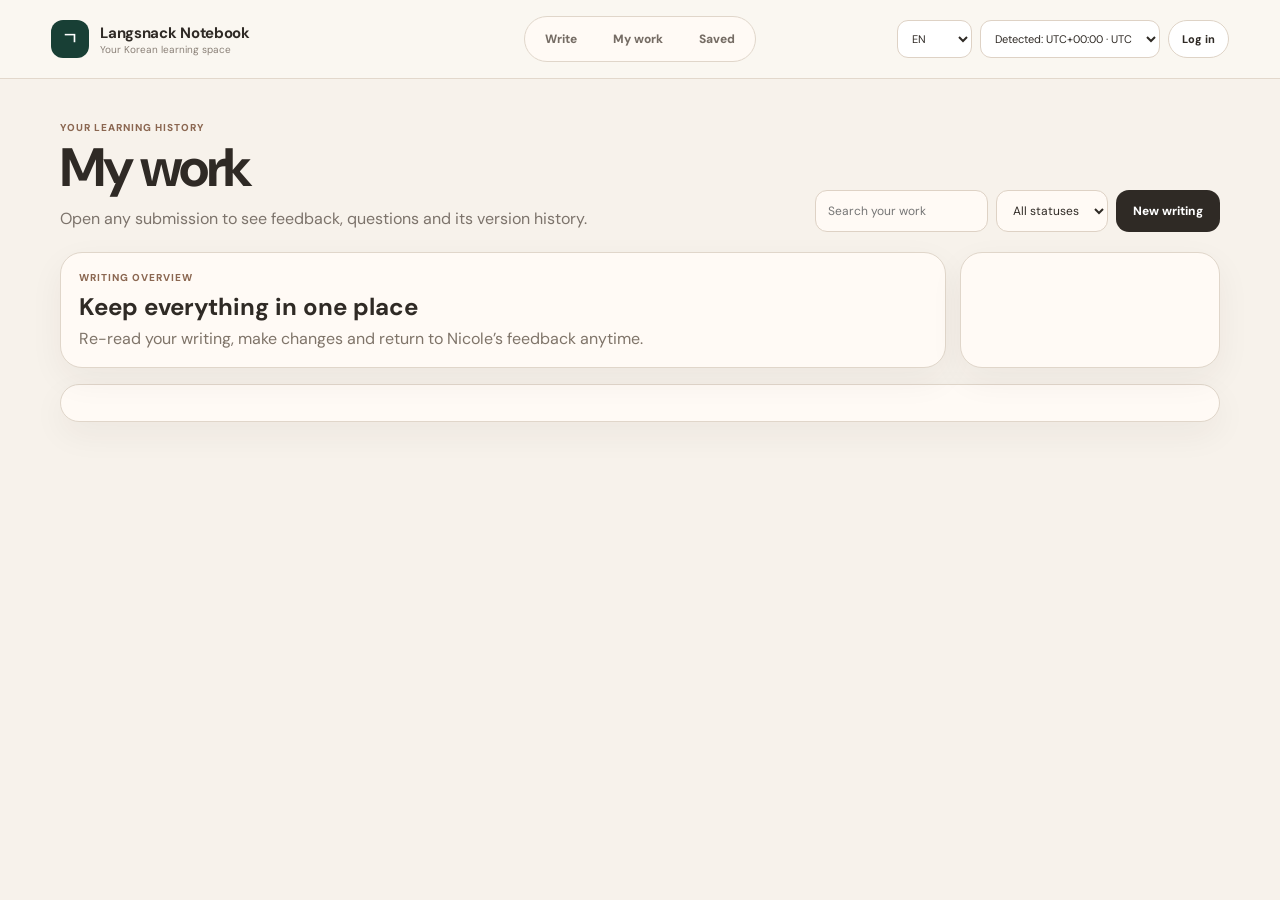
==== history.html @ e93641a9 "Add files via upload" ====
<!doctype html><html lang="en"><head><meta charset="utf-8"><meta name="viewport" content="width=device-width,initial-scale=1"><title>My work | Langsnack Notebook</title><link rel="preconnect" href="https://fonts.googleapis.com"><link rel="preconnect" href="https://fonts.gstatic.com" crossorigin><link href="https://fonts.googleapis.com/css2?family=DM+Sans:wght@400;500;600;700&family=Nanum+Myeongjo:wght@400;700&display=swap" rel="stylesheet"><link rel="stylesheet" href="shared.css"></head><body><main class="nb-shell"><header class="nb-header"><a class="nb-brand" href="/" style="text-decoration:none;color:inherit"><span class="nb-logo">ㄱ</span><span><strong>Langsnack Notebook</strong><span>Your Korean learning space</span></span></a><nav class="nb-nav"><a href="/" data-nav="home">Write</a><a href="history.html" data-nav="work">My work</a><a href="saved.html" data-nav="saved">Saved</a></nav><div class="nb-actions"><select id="languageSelect" aria-label="Language"><option value="en">EN</option><option value="ko">한국어</option></select><label class="header-timezone"><select id="timezoneSelect" aria-label="Time zone"></select></label><button class="member-login-button" id="historyLoginButton" type="button">Log in</button></div></header><section class="nb-main"><div class="nb-page-head"><div><span class="nb-kicker">Your learning history</span><h1>My work</h1><p>Open any submission to see feedback, questions and its version history.</p></div><div class="nb-filter"><input id="searchInput" placeholder="Search your work"><select id="statusInput"><option value="all">All statuses</option><option value="pending">Waiting</option><option value="reviewing">Reviewing</option><option value="completed">Returned</option></select><a class="button button-primary" href="/#writing">New writing</a></div></div><div class="my-work-summary">
<section class="nb-card nb-card-pad"><span class="nb-kicker">Writing overview</span><h2 style="margin:5px 0 6px">Keep everything in one place</h2><p class="muted" style="margin:0">Re-read your writing, make changes and return to Nicole’s feedback anytime.</p></section>
<section class="nb-card mini-achievement" id="miniAchievement"></section>
</div>
<section class="nb-card nb-card-pad"><div class="nb-work-list" id="workList"></div></section></section></main>
<div class="achievement-modal" id="historyBadgeModal" hidden>
  <div class="achievement-modal-backdrop" data-close-history-badges></div>
  <section class="achievement-modal-card" role="dialog" aria-modal="true">
    <div class="achievement-modal-head">
      <div><p class="nb-kicker">Your progress</p><h2>Achievement badges</h2></div>
      <button class="modal-close" type="button" data-close-history-badges>×</button>
    </div>
    <div class="all-badges-grid" id="historyAllBadges"></div>
  </section>
</div>

<div class="delete-confirm-modal" id="deleteConfirmModal" hidden>
  <div class="delete-confirm-backdrop"></div>
  <section class="delete-confirm-card" role="dialog" aria-modal="true" aria-labelledby="deleteConfirmTitle">
    <p class="nb-kicker">Permanent deletion</p>
    <h2 id="deleteConfirmTitle">Delete this writing?</h2>
    <p>This cannot be undone. Type <strong>삭제</strong> below to permanently delete it.</p>
    <input id="deleteConfirmInput" class="nb-input" autocomplete="off" placeholder="삭제">
    <div class="delete-confirm-actions">
      <button class="button button-secondary" id="cancelDeleteButton" type="button">Cancel</button>
      <button class="button button-danger" id="confirmDeleteButton" type="button" disabled>Confirm delete</button>
    </div>
  </section>
</div>
<div class="toast" id="toast"></div><script src="shared.js"></script><script src="timezone-picker.js"></script><script>
const state=getState();
function renderAchievement(){
 const next=getNextNotebookBadge();
 const progress=getNotebookBadgeProgress();
 const earned=progress.filter(item=>item.earned).slice(-4).reverse();

 miniAchievement.innerHTML=`<div class="history-achievement-head">
   <span class="badge-medal">✦</span>
   <div class="mini-achievement-copy">
     <small>${state.language==="ko"?"다음 배지":"Next achievement"}</small>
     <strong>${state.language==="ko"?next.titleKo:next.titleEn}</strong>
     <span class="muted">${state.language==="ko"?next.descKo:next.descEn}</span>
     <div class="badge-progress"><div class="badge-progress-bar"><i style="width:${next.percent}%"></i></div><b>${Math.min(next.value,next.goal)} / ${next.goal}</b></div>
   </div>
 </div>
 <div class="history-badge-peek">
   ${earned.length?earned.map(item=>`<span title="${state.language==="ko"?item.descKo:item.descEn}"><b>✓</b>${state.language==="ko"?item.titleKo:item.titleEn}</span>`).join(""):`<span class="muted">${state.language==="ko"?"첫 글을 제출하고 첫 배지를 받아 보세요.":"Submit your first writing to earn a badge."}</span>`}
 </div>
 <button class="button-ghost history-view-badges" id="historyViewBadges" type="button">${state.language==="ko"?"배지 모두 보기":"View all badges"}</button>`;

 historyViewBadges.onclick=()=>{historyBadgeModal.hidden=false;document.body.classList.add("modal-open")};
 historyAllBadges.innerHTML=progress.map(item=>`<article class="all-badge ${item.earned?"earned":""}">
   <span class="all-badge-icon">${item.earned?"✓":"✦"}</span>
   <div><strong>${state.language==="ko"?item.titleKo:item.titleEn}</strong><p>${state.language==="ko"?item.descKo:item.descEn}</p><div class="badge-progress-bar"><i style="width:${item.percent}%"></i></div><small>${Math.min(item.value,item.goal)} / ${item.goal}</small></div>
 </article>`).join("");
}
function draw(){
 const auth=getAuthSession();
 historyLoginButton.textContent=auth.loggedIn?(auth.name||"Member"):(state.language==="ko"?"로그인 / 회원가입":"Log in / Sign up");
 historyLoginButton.onclick=auth.loggedIn?()=>{}:requestNotebookLogin;
 if(!auth.loggedIn){
   workList.innerHTML=`<div class="nb-empty guest-history-empty"><h2>${state.language==="ko"?"게스트 모드예요":"You’re in Guest Mode"}</h2><p>${state.language==="ko"?"내 글을 저장하고 확인하려면 로그인해 주세요.":"Log in to save and view your work across devices."}</p><button class="button button-primary" id="historyGuestLogin">${state.language==="ko"?"로그인 / 회원가입":"Log in / Sign up"}</button></div>`;
   document.getElementById("historyGuestLogin").onclick=requestNotebookLogin;
   return;
 }
 const q=searchInput.value.toLowerCase(),s=statusInput.value;
 const all=getSubmissions().filter(x=>(s==='all'||x.status===s)&&`${x.title||''} ${x.studentPlain||''} ${x.category||''}`.toLowerCase().includes(q));
 workList.innerHTML=all.length?'':'<div class="nb-empty"><h2>No work here yet</h2><p>Start a new writing from your notebook.</p></div>';
 all.forEach(x=>{
  const id=encodeURIComponent(x.id||x._id);
  const row=document.createElement('article');row.className='nb-work-card-wrap';
  row.innerHTML=`<a class="nb-work-card-main" href="submission.html?id=${id}"><span class="nb-work-icon">${x.category==='Sentences'?'≡':'✎'}</span><span><strong>${escapeHTML(x.title||x.category||'Untitled')}</strong><p>${x.journalDate?`<small class=\"journal-date\">${escapeHTML(x.journalDate)}</small>`:''}${escapeHTML((x.studentPlain||x.attachments?.map(a=>a.name).join(', ')||'Attachment submission').slice(0,100))}</p></span><span style="text-align:right"><span class="${statusClass(x.status)}">${statusText(x.status,state.language)}</span><time style="display:block;margin-top:8px">${relativeDate(x.submittedAt)}</time></span></a><div class="nb-work-actions"><a class="button-ghost" href="submission.html?id=${id}">Re-read</a><a class="button button-secondary" href="submit.html?id=${id}">Edit</a><button class="button-danger-soft" type="button" data-delete-id="${escapeHTML(x.id||x._id)}">Delete</button></div>`;
  workList.appendChild(row);
  row.querySelector("[data-delete-id]")?.addEventListener("click",event=>{
    event.preventDefault();
    openDeleteModal(event.currentTarget.dataset.deleteId);
  });
 })
}

let pendingDeleteId=null;

function openDeleteModal(id){
 pendingDeleteId=id;
 deleteConfirmInput.value="";
 confirmDeleteButton.disabled=true;
 deleteConfirmModal.hidden=false;
 document.body.classList.add("modal-open");
 deleteConfirmInput.focus();
}

function closeDeleteModal(){
 pendingDeleteId=null;
 deleteConfirmModal.hidden=true;
 document.body.classList.remove("modal-open");
}

deleteConfirmInput.addEventListener("input",()=>{
 confirmDeleteButton.disabled=deleteConfirmInput.value.trim()!=="삭제";
});

cancelDeleteButton.onclick=closeDeleteModal;
document.querySelector(".delete-confirm-backdrop").onclick=closeDeleteModal;

confirmDeleteButton.onclick=()=>{
 if(deleteConfirmInput.value.trim()!=="삭제"||!pendingDeleteId)return;

 const auth=getAuthSession();
 const id=pendingDeleteId;

 saveSubmissions((getSubmissions()||[]).filter(item=>(item.id||item._id)!==id));
 window.parent?.postMessage({
   source:"langsnack-journal",
   type:"deleteSubmissionRequested",
   payload:{submissionId:id,memberId:auth.memberId}
 },"*");

 closeDeleteModal();
 showToast(state.language==="ko"?"글을 영구 삭제했어요.":"The writing was permanently deleted.");
 renderAchievement();
 draw();
};

document.querySelectorAll("[data-close-history-badges]").forEach(element=>{
 element.onclick=()=>{historyBadgeModal.hidden=true;document.body.classList.remove("modal-open")};
});

window.addEventListener("langsnack:auth-change",()=>{
 renderAchievement();
 draw();
});

searchInput.oninput=draw;statusInput.onchange=draw;document.querySelector('[data-nav="work"]').classList.add('active');languageSelect.value=state.language;renderAchievement();draw();
</script></body></html>
---- shared.css ----
:root{
  --paper:#f6f0e7;--paper-deep:#eee4d7;--ink:#2f2a25;--muted:#7f7469;
  --line:#d7c9b9;--accent:#8b6751;--accent-soft:#e8d8c9;
  --card:rgba(255,255,255,.62);--success:#5f7a65;--warning:#9a7340;
  --danger:#a45d55;--shadow:0 18px 45px rgba(70,50,35,.10);--radius:22px
}
*{box-sizing:border-box}html{scroll-behavior:smooth}
body{margin:0;min-height:100vh;color:var(--ink);font-family:"DM Sans",sans-serif;background:radial-gradient(circle at top left,rgba(255,255,255,.85),transparent 34%),linear-gradient(145deg,var(--paper),#f9f6f1 55%,var(--paper-deep))}
button,select,textarea,input{font:inherit}button{cursor:pointer}a{color:inherit;text-decoration:none}[hidden]{display:none!important}
.shell{width:min(1480px,calc(100% - 32px));margin:0 auto;padding:28px 0 60px}
.topbar{display:flex;align-items:center;gap:16px;margin-bottom:16px;flex-wrap:wrap}
.brand{min-width:240px}.brand h1{margin:0;font-size:clamp(20px,3vw,30px);letter-spacing:-.03em}.brand p{margin:2px 0 0;color:var(--muted);font-size:13px}
.topbar-actions{display:flex;align-items:center;justify-content:flex-end;gap:8px;margin-left:auto;min-width:0}
.header-control{display:flex;align-items:center;gap:6px;min-width:0;padding:7px 9px;border:1px solid rgba(139,103,81,.2);border-radius:999px;background:rgba(255,255,255,.5);backdrop-filter:blur(12px)}
.header-control span{color:var(--muted);font-size:10px;white-space:nowrap}.header-control select{min-width:0;max-width:110px;border:0;outline:0;background:transparent;color:var(--ink);font:600 12px "DM Sans",sans-serif;text-overflow:ellipsis}
.header-timezone select{width:180px;max-width:180px}
.member-area{display:flex;align-items:center;gap:10px;width:100%;justify-content:flex-end}
.member-copy{display:grid;gap:1px;text-align:right;max-width:260px}.member-copy strong{font-size:12px}.member-copy span{font-size:10px;color:var(--muted)}
.member-button{border:0;border-radius:999px;background:var(--ink);color:#fff;padding:9px 13px;font-weight:700;font-size:11px}
.page-nav{display:flex;gap:8px;margin-bottom:16px;overflow:auto}.nav-link{padding:10px 14px;border:1px solid var(--line);border-radius:999px;background:rgba(255,255,255,.5);color:var(--muted);font-size:12px;font-weight:700;white-space:nowrap}.nav-link.active{background:var(--ink);color:#fff;border-color:var(--ink)}
.layout{display:grid;grid-template-columns:minmax(0,1.65fr) minmax(280px,.55fr);gap:18px;align-items:start}
.journal-card,.side-card,.card{background:var(--card);border:1px solid rgba(139,103,81,.16);backdrop-filter:blur(12px);box-shadow:var(--shadow)}
.journal-card{border-radius:30px;overflow:hidden}.journal-head{padding:24px 26px 18px;border-bottom:1px solid var(--line);display:flex;justify-content:space-between;align-items:flex-start;gap:16px}
.date-korean{font-family:"Nanum Myeongjo",serif;font-size:clamp(24px,4vw,38px);margin:0 0 4px}.date-en{color:var(--muted);font-size:14px}
.controls{display:flex;gap:10px;flex-wrap:wrap;justify-content:flex-end}.select-wrap{display:flex;align-items:center;gap:8px;border:1px solid var(--line);border-radius:999px;padding:4px 10px 4px 12px;background:rgba(255,255,255,.64);color:var(--muted);font-size:13px}
select{border:0;outline:0;background:transparent;color:var(--ink);font-weight:600}
.inspiration{padding:22px 26px 10px}.inspiration-row{display:grid;grid-template-columns:repeat(3,1fr);gap:10px}
.soft-button{border:1px solid var(--line);background:rgba(255,255,255,.56);color:var(--ink);padding:12px 14px;border-radius:14px;transition:.2s}.soft-button:hover{transform:translateY(-1px);background:#fff;border-color:var(--accent)}
.generator-output{margin-top:12px;min-height:72px;border-radius:16px;background:var(--accent-soft);padding:15px 17px;display:none;align-items:center;justify-content:space-between;gap:12px}.generator-output.show{display:flex}
.generator-label{color:var(--accent);font-size:12px;font-weight:700;text-transform:uppercase;letter-spacing:.08em;margin-bottom:5px}.generator-text{font-family:"Nanum Myeongjo",serif;font-size:20px;line-height:1.55}.close-generator{border:0;background:transparent;color:var(--muted);font-size:20px}
.paper{margin:16px 26px 0;min-height:58vh;border:1px solid rgba(139,103,81,.14);border-radius:18px;background:repeating-linear-gradient(to bottom,rgba(255,255,255,.88) 0,rgba(255,255,255,.88) 41px,rgba(139,103,81,.10) 42px);overflow:hidden}
.paper textarea{width:100%;min-height:58vh;resize:vertical;border:0;outline:0;padding:19px 22px;background:transparent;color:var(--ink);font-family:"Nanum Myeongjo",serif;font-size:20px;line-height:42px;caret-color:var(--accent)}
textarea::placeholder{color:#b1a497}.editor-footer{padding:14px 26px 24px;display:flex;justify-content:space-between;align-items:center;gap:14px;flex-wrap:wrap}.word-count{color:var(--muted);font-size:13px}.action-group,.actions,.toolbar,.filter-row{display:flex;gap:10px;align-items:center;flex-wrap:wrap}
.button{border:0;border-radius:14px;padding:12px 16px;font-weight:700}.button-secondary{background:var(--accent-soft);color:var(--accent)}.button-primary{background:var(--ink);color:#fff}.button-success{background:var(--success);color:#fff}.button-danger{background:#f0dddd;color:var(--danger)}
.side{display:grid;gap:16px}.side-card{border-radius:var(--radius);padding:18px}.side-card h2{margin:0 0 14px;font-size:16px}.streak-number{font-family:"Nanum Myeongjo",serif;font-size:38px;margin:0}.muted{color:var(--muted)}
.streak-heading-row,.side-card-head,.submission-head{display:flex;align-items:flex-start;justify-content:space-between;gap:12px}
.month-progress{min-width:58px;height:58px;border-radius:50%;display:grid;place-items:center;position:relative;background:conic-gradient(var(--accent) var(--progress,0%),rgba(139,103,81,.13) 0)}
.month-progress:after{content:"";position:absolute;inset:6px;border-radius:50%;background:#f8f3ec}.month-progress strong{position:relative;z-index:1;font-size:12px;text-align:center}.month-progress strong span{display:block;font-size:9px;color:var(--muted)}
.calendar-grid{display:grid;grid-template-columns:repeat(7,1fr);gap:6px;margin-top:12px}.calendar-grid span{aspect-ratio:1;display:grid;place-items:center;border-radius:50%;font-size:11px;color:var(--muted)}.calendar-grid .day-label{aspect-ratio:auto;font-weight:700;color:var(--ink);padding-bottom:5px}.calendar-grid .calendar-day{border:1px solid rgba(139,103,81,.22);background:rgba(255,255,255,.32)}.calendar-grid .written{border-color:var(--ink);background:var(--ink);color:#fff}.calendar-grid .today{outline:2px solid var(--accent);outline-offset:2px;font-weight:700}.calendar-grid .future{opacity:.28;border-style:dashed}
.calendar-meta{display:flex;justify-content:space-between;gap:10px;margin-top:13px;font-size:11px;color:var(--muted)}
.package-box{padding:14px;background:rgba(255,255,255,.54);border:1px solid var(--line);border-radius:16px}.package-box strong{display:block;margin-bottom:4px}
.mission-percent{min-width:54px;padding:7px 10px;border-radius:999px;background:var(--accent-soft);color:var(--accent);font-weight:700;text-align:center}.mission-progress-track{height:7px;margin:14px 0 16px;overflow:hidden;border-radius:999px;background:rgba(139,103,81,.11)}.mission-progress-fill{width:0;height:100%;border-radius:inherit;background:var(--accent);transition:width .3s}.mission-checklist{display:grid;gap:9px}.mission-check{display:grid;grid-template-columns:22px 1fr;gap:10px;align-items:start;padding:10px 11px;border:1px solid rgba(139,103,81,.12);border-radius:13px;background:rgba(255,255,255,.42);cursor:pointer}.mission-check input{position:absolute;opacity:0}.mission-box{display:grid;place-items:center;width:20px;height:20px;border:1.5px solid rgba(139,103,81,.38);border-radius:7px;background:#fff}.mission-box:after{content:"✓";color:#fff;font-weight:700;opacity:0}.mission-check input:checked+.mission-box{background:var(--accent);border-color:var(--accent)}.mission-check input:checked+.mission-box:after{opacity:1}.mission-copy{display:grid;gap:2px}.mission-copy strong{font-size:13px}.mission-category{display:inline-flex;width:max-content;padding:3px 7px;border-radius:999px;background:var(--accent-soft);color:var(--accent);font-size:9px;font-weight:700}.mission-note{color:var(--muted);font-size:11px;line-height:1.45}
.entries{display:grid;gap:8px;max-height:250px;overflow:auto}.entry-item{width:100%;border:1px solid var(--line);background:rgba(255,255,255,.45);text-align:left;padding:11px 12px;border-radius:13px}.entry-item:hover{background:#fff}.entry-item strong{display:block;font-size:13px}.entry-item span{font-size:11px;color:var(--muted)}
.toast{position:fixed;left:50%;bottom:24px;transform:translate(-50%,20px);background:var(--ink);color:#fff;padding:12px 16px;border-radius:999px;opacity:0;pointer-events:none;transition:.25s;z-index:100}.toast.show{opacity:1;transform:translate(-50%,0)}
.page-card{padding:24px;border-radius:24px}.eyebrow{margin:0 0 5px;color:var(--accent);font-size:11px;font-weight:700;letter-spacing:.08em;text-transform:uppercase}.page-title{margin:0 0 8px;font-family:"Nanum Myeongjo",serif;font-size:29px}.intro{margin:0 0 22px;color:var(--muted);line-height:1.6}
.field{display:grid;gap:7px;margin-top:17px}.field label,.section-label{font-size:12px;font-weight:700;color:var(--muted)}.field textarea{width:100%;min-height:120px;resize:vertical;border:1px solid var(--line);outline:0;padding:13px 14px;background:rgba(255,255,255,.78);border-radius:14px}
.status-badge{display:inline-flex;padding:7px 10px;border-radius:999px;font-size:11px;font-weight:700}.status-pending{background:#efe3cf;color:#825f2e}.status-reviewing{background:#e5dceb;color:#6d527a}.status-completed{background:#dce8de;color:#45614b}
.rich-editor{border:1px solid var(--line);border-radius:16px;overflow:hidden;background:rgba(255,255,255,.76)}.toolbar{padding:8px;border-bottom:1px solid var(--line);background:rgba(232,216,201,.42)}.tool-btn{min-width:34px;height:34px;padding:0 9px;border:1px solid rgba(139,103,81,.2);border-radius:9px;background:#fff;color:var(--ink);font-weight:700}.toolbar select,.toolbar input[type=color]{height:34px;border:1px solid rgba(139,103,81,.2);border-radius:9px;background:#fff}.editor-content{min-height:330px;padding:18px 20px;outline:0;font-family:"Nanum Myeongjo",serif;font-size:19px;line-height:1.85}.editor-content:empty:before{content:attr(data-placeholder);color:#b1a497}.read-only{background:rgba(255,255,255,.62)}
.form-layout{display:grid;grid-template-columns:minmax(0,1.4fr) minmax(280px,.6fr);gap:18px}.notice{padding:13px 14px;border:1px solid var(--line);border-radius:14px;background:rgba(255,255,255,.48);color:var(--muted);font-size:12px;line-height:1.55}.history-list{display:grid;gap:10px}.history-row{display:grid;grid-template-columns:minmax(0,1fr) auto;gap:12px;align-items:center;padding:16px}.history-title{font-weight:700;font-size:14px}.history-preview{color:var(--muted);font-size:12px;margin-top:4px;white-space:nowrap;overflow:hidden;text-overflow:ellipsis}.empty{padding:30px;text-align:center;color:var(--muted)}
.stats{display:grid;grid-template-columns:repeat(4,minmax(0,1fr));gap:12px;margin-bottom:16px}.stat-card{padding:16px;border-radius:20px}.stat-card strong{display:block;font-size:28px}.stat-card span{color:var(--muted);font-size:11px}.dashboard-grid{display:grid;grid-template-columns:300px minmax(0,1fr);gap:16px}.queue{display:grid;gap:8px;max-height:72vh;overflow:auto}.queue-item{width:100%;text-align:left;padding:13px;border:1px solid var(--line);border-radius:14px;background:rgba(255,255,255,.52)}.teacher-panels{display:grid;grid-template-columns:1fr 1fr;gap:12px}.panel{padding:15px;border:1px solid var(--line);border-radius:16px;background:rgba(255,255,255,.5)}
@media(max-width:1100px){.layout{grid-template-columns:minmax(0,1fr) 300px}}
@media(max-width:900px){.layout,.form-layout,.dashboard-grid{grid-template-columns:1fr}.side{grid-template-columns:repeat(2,minmax(0,1fr))}.teacher-panels{grid-template-columns:1fr}}
@media(max-width:650px){.shell{width:100%;padding:8px 6px 108px}.topbar{gap:7px;padding:2px 2px 8px}.brand{flex:1;min-width:0}.brand h1{font-size:17px;white-space:nowrap}.topbar-actions{gap:5px}.header-control{gap:0;padding:6px 7px}.header-control span{display:none}#languageSelect{width:60px}.header-timezone select{width:118px;max-width:118px}.member-area{justify-content:space-between}.member-copy{text-align:left}.member-copy span{display:none}.layout{gap:10px}.journal-card{border-radius:18px}.journal-head{padding:16px 12px 12px;flex-direction:column}.inspiration{padding:10px 10px 3px}.inspiration-row{gap:5px}.soft-button{min-height:44px;padding:7px 4px;font-size:11px}.paper{margin:8px 8px 0;min-height:60vh;border-radius:13px}.paper textarea{min-height:60vh;padding:14px 12px 18px;font-size:17px;line-height:36px}.editor-footer{padding:10px 10px 14px}.action-group{position:fixed;z-index:40;left:10px;right:10px;bottom:max(10px,env(safe-area-inset-bottom));padding:8px;border:1px solid rgba(139,103,81,.2);border-radius:18px;background:rgba(248,243,236,.94);box-shadow:0 12px 35px rgba(47,42,37,.18)}.action-group .button{flex:1;min-height:49px}.side{display:block}.side-card{margin-bottom:10px}.stats{grid-template-columns:1fr 1fr}}


/* Secondary pages: submission, history and teacher dashboard */
.header-actions{
  display:flex;
  align-items:center;
  gap:8px;
  margin-left:auto;
}
.control{
  display:flex;
  align-items:center;
  gap:6px;
  padding:7px 9px;
  border:1px solid rgba(139,103,81,.2);
  border-radius:999px;
  background:rgba(255,255,255,.5);
}
.control label{
  color:var(--muted);
  font-size:10px;
}
.control select{
  max-width:180px;
}

.form-layout{
  align-items:start;
}
.form-layout > .page-card{
  min-width:0;
}
.form-layout > aside{
  position:sticky;
  top:18px;
}

.steps{
  display:grid;
  gap:14px;
  margin-top:20px;
}
.step{
  display:grid;
  grid-template-columns:34px minmax(0,1fr);
  gap:12px;
  align-items:start;
}
.step-num{
  width:34px;
  height:34px;
  display:grid;
  place-items:center;
  border-radius:50%;
  background:var(--accent-soft);
  color:var(--accent);
  font-size:12px;
  font-weight:700;
}
.step strong{
  display:block;
  margin:1px 0 4px;
  font-size:13px;
  line-height:1.35;
}
.step span{
  display:block;
  color:var(--muted);
  font-size:12px;
  line-height:1.5;
}
.submission-head{
  align-items:flex-start;
}
.submission-head strong{
  display:block;
  font-size:16px;
  line-height:1.3;
}
.rich-editor .toolbar label{
  display:inline-flex;
  align-items:center;
  gap:4px;
  font-size:11px;
  font-weight:700;
}
.rich-editor .toolbar input[type="color"]{
  width:38px;
  padding:4px;
}
.editor-note{
  margin:8px 0 0;
  color:var(--muted);
  font-size:12px;
  line-height:1.5;
}
.page-card .actions{
  margin-top:20px;
}
.page-card .actions .button{
  min-width:92px;
}
#emailNotice{
  margin-top:20px!important;
}
#studentEditorMount .editor-content{
  min-height:360px;
}
#teacherEditorMount .editor-content{
  min-height:300px;
}

@media(max-width:900px){
  .form-layout > aside{
    position:static;
  }
}

@media(max-width:650px){
  .topbar-actions{
    width:100%;
    justify-content:flex-start;
    margin-left:0;
  }
  .header-timezone{
    flex:1;
  }
  .header-timezone select{
    width:100%;
    max-width:none;
  }
  .page-nav{
    padding:0 2px;
  }
  .form-layout{
    gap:10px;
  }
  .page-card{
    padding:16px 13px;
    border-radius:18px;
  }
  .page-title{
    font-size:24px;
  }
  .rich-editor .toolbar{
    overflow-x:auto;
    flex-wrap:nowrap;
  }
  .rich-editor .toolbar > *{
    flex:0 0 auto;
  }
  #studentEditorMount .editor-content{
    min-height:300px;
  }
}

/* =========================================================
   LANGSNACK TEACHER DASHBOARD V2
   ========================================================= */
.teacher-os-body{background:#f4f0ea;color:#2c2926;min-height:100vh}
.teacher-os-shell{width:min(1720px,calc(100% - 32px));margin:auto;padding:24px 0 56px}
.teacher-os-header{display:flex;justify-content:space-between;align-items:flex-start;gap:20px;margin-bottom:18px}
.teacher-kicker,.widget-kicker{margin:0 0 4px;color:#8b6751;font-size:11px;font-weight:800;letter-spacing:.08em;text-transform:uppercase}
.teacher-os-header h1{margin:0;font-size:clamp(24px,3vw,36px);letter-spacing:-.04em}.teacher-subtitle{margin:6px 0 0;color:#81776e;font-size:13px}
.teacher-header-tools{display:flex;align-items:center;gap:8px;flex-wrap:wrap;justify-content:flex-end}.private-pill{padding:9px 12px;border-radius:999px;background:#e1ece4;color:#46604c;font-size:11px;font-weight:800}
.teacher-stat-grid{display:grid;grid-template-columns:repeat(4,minmax(0,1fr));gap:12px;margin-bottom:12px}.teacher-stat-card{position:relative;overflow:hidden;min-height:132px;padding:18px;border:1px solid rgba(90,70,54,.12);border-radius:22px;background:rgba(255,255,255,.76);box-shadow:0 12px 30px rgba(56,43,32,.06)}.teacher-stat-card:after{content:"";position:absolute;width:100px;height:100px;right:-30px;bottom:-40px;border-radius:50%;background:currentColor;opacity:.06}.teacher-stat-card>div{display:flex;align-items:baseline;gap:8px;margin-top:13px}.teacher-stat-card strong{font-size:34px;line-height:1}.teacher-stat-card div span{font-size:12px;font-weight:700}.teacher-stat-card small{display:block;margin-top:12px;color:#81776e}.stat-icon{display:grid;place-items:center;width:34px;height:34px;border-radius:11px;background:#f2ebe3}.teacher-stat-card.waiting{color:#8b6533}.teacher-stat-card.reviewing{color:#75547b}.teacher-stat-card.completed{color:#4d6a54}.teacher-stat-card.total{color:#4f6473}
.teacher-widget-row{display:grid;grid-template-columns:1.4fr .8fr .8fr;gap:12px;margin-bottom:12px}.teacher-widget,.teacher-queue-card,.teacher-workspace-card{border:1px solid rgba(90,70,54,.12);background:rgba(255,255,255,.76);box-shadow:0 12px 30px rgba(56,43,32,.06);border-radius:22px}.teacher-widget{padding:17px}.widget-head,.queue-card-head,.workspace-topbar,.compare-head,.feedback-head{display:flex;align-items:flex-start;justify-content:space-between;gap:12px}.widget-head h2,.queue-card-head h2{margin:0;font-size:16px}.widget-value{font-size:25px;font-weight:800}.weekly-chart{height:102px;display:grid;grid-template-columns:repeat(7,1fr);gap:9px;align-items:end;margin-top:14px}.chart-day{height:100%;display:grid;grid-template-rows:1fr auto;gap:6px;text-align:center}.bar-wrap{height:100%;display:flex;align-items:flex-end;justify-content:center;background:#f3eee8;border-radius:10px;padding:5px}.bar{position:relative;display:block;width:100%;min-height:8px;border-radius:7px;background:#8b6751}.bar em{position:absolute;top:-19px;left:50%;transform:translateX(-50%);font-style:normal;font-size:9px;font-weight:700}.chart-day small{color:#81776e;font-size:10px}.queue-health{display:flex;align-items:center;gap:15px;margin-top:12px}.health-ring{--health:100%;width:72px;height:72px;border-radius:50%;display:grid;place-items:center;position:relative;background:conic-gradient(#5f7a65 var(--health),#ece5dc 0)}.health-ring:after{content:"";position:absolute;inset:7px;border-radius:50%;background:#faf8f5}.health-ring strong{position:relative;z-index:1;font-size:14px}.queue-health p{margin:4px 0 0;color:#81776e;font-size:11px;line-height:1.45}.active-students{display:grid;gap:8px;margin-top:10px}.active-student{display:grid;grid-template-columns:22px 32px 1fr;gap:8px;align-items:center}.active-student .rank{font-size:10px;color:#81776e}.avatar{width:34px;height:34px;border-radius:11px;display:grid;place-items:center;background:#e8d8c9;color:#795a46;font-weight:800;flex:0 0 auto}.avatar.large{width:44px;height:44px;border-radius:14px}.active-student strong{display:block;font-size:12px}.active-student small{color:#81776e;font-size:10px}.widget-empty{color:#81776e;font-size:12px;padding:12px 0}
.teacher-main-grid{display:grid;grid-template-columns:340px minmax(0,1fr);gap:12px;align-items:start}.teacher-queue-card{padding:16px;position:sticky;top:12px;height:calc(100vh - 24px);min-height:680px;display:flex;flex-direction:column}.icon-button{border:0;width:34px;height:34px;border-radius:10px;background:#f1ebe4}.teacher-filter-row{display:grid;grid-template-columns:1fr 105px;gap:8px;margin-top:14px}.search-box{display:flex;align-items:center;gap:7px;padding:0 10px;border:1px solid #ddd1c4;background:#fff;border-radius:12px}.search-box input{width:100%;border:0;outline:0;background:transparent;font-size:11px}.teacher-filter-row select{padding:10px;border:1px solid #ddd1c4;border-radius:12px;background:#fff;font-size:11px}.queue-tabs{display:flex;gap:5px;margin:10px 0;overflow:auto}.queue-tabs button{border:0;border-radius:999px;padding:7px 9px;background:#f2ede7;color:#766c64;font-size:10px;font-weight:700;white-space:nowrap}.queue-tabs button.active{background:#2f2a25;color:#fff}.teacher-queue{display:grid;gap:8px;overflow:auto;padding-right:2px}.teacher-queue-item{width:100%;border:1px solid #e1d7cc;background:#fffaf5;border-radius:15px;padding:12px;text-align:left;transition:.18s}.teacher-queue-item:hover,.teacher-queue-item.active{border-color:#8b6751;transform:translateY(-1px);box-shadow:0 8px 18px rgba(70,50,35,.08)}.teacher-queue-item.active{background:#f5ebe2}.queue-item-top{display:flex;justify-content:space-between;gap:8px;align-items:flex-start}.queue-person{display:flex;gap:8px;min-width:0}.queue-person strong{display:block;font-size:12px}.queue-person small{display:block;margin-top:2px;color:#81776e;font-size:9px}.teacher-queue-item p{margin:9px 0 0;color:#665e57;font-family:"Nanum Myeongjo",serif;font-size:12px;line-height:1.5}.queue-empty{padding:28px 12px;text-align:center;color:#81776e;font-size:12px}
.teacher-workspace-card{min-height:680px;overflow:hidden}.teacher-empty-state{min-height:680px;display:grid;place-items:center;align-content:center;text-align:center;padding:40px;color:#81776e}.teacher-empty-state h2{margin:12px 0 5px;color:#2f2a25}.teacher-empty-state p{max-width:320px;margin:0;line-height:1.55}.empty-illustration{width:62px;height:62px;border-radius:20px;display:grid;place-items:center;background:#eee3d8;color:#8b6751;font-size:25px}.workspace-topbar{padding:17px 20px;border-bottom:1px solid #e2d8ce;background:#fbf8f4}.workspace-student{display:flex;gap:11px;align-items:center}.workspace-student h2{margin:0;font-size:19px}.workspace-student span{color:#81776e;font-size:11px}.workspace-layout{display:grid;grid-template-columns:minmax(0,1fr) 250px;gap:0}.correction-area{padding:16px}.compare-grid{display:grid;grid-template-columns:1fr 1fr;gap:12px}.compare-panel,.feedback-card,.mini-widget{border:1px solid #e1d6ca;border-radius:17px;background:#fff}.compare-panel{overflow:hidden}.compare-head{padding:12px 14px;border-bottom:1px solid #e7ddd4;background:#f8f4ef}.compare-head h3,.feedback-card h3{margin:0;font-size:14px}.compare-head>span{color:#81776e;font-size:10px}.student-paper{min-height:410px;max-height:62vh;overflow:auto;padding:17px;font-family:"Nanum Myeongjo",serif;font-size:16px;line-height:1.85;background:repeating-linear-gradient(to bottom,#fff 0,#fff 37px,#eee7df 38px)}.correction-panel .rich-editor{border:0;border-radius:0}.correction-panel .editor-content{min-height:410px;max-height:62vh;overflow:auto;font-size:16px;line-height:1.85}.feedback-card{margin-top:12px;padding:14px}.snippet-chips{display:flex;flex-wrap:wrap;gap:6px;margin:11px 0}.snippet-chips button{border:1px solid #dccdbf;background:#f8f2ec;border-radius:999px;padding:7px 10px;color:#69584b;font-size:10px;font-weight:700}.feedback-card textarea{width:100%;min-height:110px;border:1px solid #dfd4c9;border-radius:13px;padding:12px;outline:0;background:#fffdfb}.workspace-sidebar{padding:16px 16px 16px 0;display:grid;gap:10px;align-content:start}.mini-widget{padding:14px}.detail-list{display:grid;gap:10px;margin-top:10px}.detail-list>div{display:flex;justify-content:space-between;gap:8px}.detail-list span{color:#81776e;font-size:10px}.detail-list strong{font-size:10px;text-align:right}.truncate{max-width:130px;overflow:hidden;text-overflow:ellipsis;white-space:nowrap}.student-note-box{margin-top:9px;padding:11px;border-radius:12px;background:#f7f1ea;color:#665c54;font-size:11px;line-height:1.55}.teacher-actions{display:grid;gap:8px;margin-top:10px}.action-full{width:100%}.text-danger{border:0;background:transparent;color:#a45d55;font-size:10px;font-weight:700;padding:8px}.action-widget{position:sticky;top:14px}
@media(max-width:1250px){.teacher-widget-row{grid-template-columns:1fr 1fr}.activity-widget{grid-column:1/-1}.workspace-layout{grid-template-columns:1fr}.workspace-sidebar{padding:0 16px 16px;grid-template-columns:repeat(3,1fr)}.action-widget{position:static}}
@media(max-width:980px){.teacher-stat-grid{grid-template-columns:1fr 1fr}.teacher-main-grid{grid-template-columns:1fr}.teacher-queue-card{position:static;height:auto;min-height:0}.teacher-queue{max-height:420px}.compare-grid{grid-template-columns:1fr}.workspace-sidebar{grid-template-columns:1fr 1fr}.action-widget{grid-column:1/-1}}
@media(max-width:680px){.teacher-os-shell{width:100%;padding:10px 8px 30px}.teacher-os-header{display:block}.teacher-header-tools{justify-content:flex-start;margin-top:12px}.teacher-stat-grid,.teacher-widget-row{grid-template-columns:1fr 1fr}.teacher-widget-row .teacher-widget{grid-column:1/-1}.teacher-main-grid{gap:8px}.teacher-queue-card,.teacher-workspace-card{border-radius:17px}.teacher-filter-row{grid-template-columns:1fr}.workspace-topbar{padding:14px}.correction-area{padding:10px}.workspace-sidebar{padding:0 10px 10px;grid-template-columns:1fr}.teacher-stat-card{min-height:118px}.private-pill{display:none}}

/* =========================================================
   LANGSNACK NOTEBOOK HOME V2.1
   ========================================================= */
.notebook-home{background:#f8f5ec;color:#2f2a25;min-height:100vh}
.notebook-header{height:72px;display:flex;align-items:center;justify-content:space-between;gap:24px;padding:0 28px;background:#183f35;color:#fff;position:sticky;top:0;z-index:50;box-shadow:0 8px 24px rgba(20,48,41,.12)}
.notebook-logo{font-size:18px;font-weight:800;letter-spacing:.08em;color:#fff}
.notebook-header-tools{display:flex;align-items:center;gap:10px;min-width:0}
.compact-control{display:flex;align-items:center;gap:7px;color:rgba(255,255,255,.72);font-size:11px;white-space:nowrap}
.compact-control select{max-width:220px;color:#fff;background:transparent;border:0;outline:0;font-size:12px;font-weight:700}
.compact-control option{color:#2f2a25;background:#fff}
.compact-timezone select{width:235px}
.avatar-button{width:38px;height:38px;border:1px solid rgba(255,255,255,.3);border-radius:12px;background:rgba(255,255,255,.12);color:#fff;font-weight:800}
.notebook-app{display:grid;grid-template-columns:220px minmax(0,1fr);min-height:calc(100vh - 72px)}
.notebook-sidebar{padding:24px 14px;border-right:1px solid #e5ddd2;background:#f2ede4;display:flex;flex-direction:column;justify-content:space-between;gap:24px;position:sticky;top:72px;height:calc(100vh - 72px)}
.sidebar-nav{display:grid;gap:6px}
.sidebar-link{display:flex;align-items:center;gap:11px;padding:11px 12px;border-radius:12px;color:#776f67;font-size:13px;font-weight:700}
.sidebar-link:hover{background:#ebe3d8;color:#183f35}.sidebar-link.active{background:#183f35;color:#fff}
.nav-icon{width:20px;text-align:center;font-size:15px}
.sidebar-help{display:grid;gap:2px;padding:14px;border-radius:14px;background:#e6ded2;color:#6d645b;font-size:11px}
.sidebar-help strong{font-size:12px;color:#2f2a25}
.notebook-main{min-width:0;padding:34px clamp(20px,3.4vw,54px) 36px}
.welcome-row{display:flex;justify-content:space-between;align-items:center;gap:24px;margin-bottom:22px}
.welcome-row h1{margin:0;font-size:clamp(30px,4vw,46px);line-height:1.05;letter-spacing:-.045em}.welcome-row p{margin:9px 0 0;color:#7f766e;font-size:15px}
.streak-card{display:flex;align-items:center;gap:10px;min-width:190px;padding:14px 15px;border:1px solid #e0d6ca;border-radius:17px;background:#fffaf5;color:#2f2a25;box-shadow:0 8px 24px rgba(60,45,34,.05)}
.streak-flame{color:#b2723c}.streak-value{font-size:25px;font-weight:800}.streak-copy{display:grid;text-align:left}.streak-copy strong{font-size:12px}.streak-copy small{font-size:10px;color:#8b8178}.card-arrow{margin-left:auto;color:#9b9187;font-size:18px}
.quick-actions{display:grid;grid-template-columns:repeat(3,minmax(0,1fr));gap:12px;margin-bottom:18px}
.quick-card{display:grid;grid-template-columns:38px minmax(0,1fr) auto;align-items:center;gap:12px;padding:17px;border:1px solid #e0d6ca;border-radius:18px;background:#fffaf5;box-shadow:0 8px 24px rgba(60,45,34,.04)}
.quick-card:hover{border-color:#b9a897;transform:translateY(-1px)}.quick-mark{width:38px;height:38px;display:grid;place-items:center;border-radius:12px;background:#e6eee9;color:#183f35;font-size:18px}.quick-card strong{display:block;font-size:14px}.quick-card small{display:block;margin-top:3px;color:#847a72;font-size:11px;line-height:1.35}
.dashboard-grid{display:grid;grid-template-columns:minmax(0,1.55fr) minmax(275px,.55fr);gap:16px;align-items:start}
.dashboard-card{border:1px solid #e0d6ca;border-radius:20px;background:#fffaf5;box-shadow:0 10px 28px rgba(60,45,34,.05)}
.writing-card{padding:22px;grid-row:span 1}.dashboard-stack{display:grid;gap:12px}.card-heading{display:flex;align-items:flex-start;justify-content:space-between;gap:12px}.card-heading h2{margin:0;font-size:18px;letter-spacing:-.02em}.section-kicker{margin:0 0 4px;color:#8b6751;font-size:10px;font-weight:800;letter-spacing:.09em;text-transform:uppercase}.text-button{border:0;background:transparent;color:#6b7c71;font-size:11px;font-weight:800;padding:4px}
.category-tabs{display:flex;gap:7px;margin:18px 0 12px;flex-wrap:wrap}.category-tab{border:1px solid #d8cbbd;border-radius:999px;padding:8px 13px;background:#fff;color:#786f66;font-size:11px;font-weight:800}.category-tab.active{background:#183f35;color:#fff;border-color:#183f35}
.writing-controls{display:flex;gap:8px;align-items:center;flex-wrap:wrap;margin-bottom:12px}.level-control,.recommend-button{display:flex;align-items:center;gap:7px;min-height:38px;border:1px solid #ded2c5;border-radius:11px;background:#fff;padding:8px 10px;color:#615951;font-size:11px}.level-control span{color:#8b8178}.recommend-button:hover{border-color:#9f8b79}.recommend-button span:first-child{color:#8b6751;font-weight:800}
.recommendation-panel{display:flex;align-items:flex-start;justify-content:space-between;gap:12px;margin-bottom:12px;padding:13px 14px;border-radius:13px;background:#eee5d9}.recommendation-type{display:block;margin-bottom:4px;color:#8b6751;font-size:9px;font-weight:800;text-transform:uppercase;letter-spacing:.08em}.recommendation-panel p{margin:0;font-family:"Nanum Myeongjo",serif;font-size:17px;line-height:1.5}.recommendation-actions{display:flex;gap:6px}.recommendation-actions button{border:0;border-radius:9px;background:#fff;padding:7px 9px;color:#6d6259;font-size:10px}
.editor-toolbar{display:flex;align-items:center;gap:5px;padding:8px;border:1px solid #e2d7cc;border-bottom:0;border-radius:14px 14px 0 0;background:#f3ede5}.editor-toolbar button{min-width:30px;height:30px;border:1px solid #ded2c6;border-radius:8px;background:#fff;color:#433d38}.toolbar-divider{width:1px;height:20px;background:#d9cdc1;margin:0 3px}
.notebook-paper{margin:0;min-height:420px;border-radius:0 0 14px 14px}.notebook-paper textarea{min-height:420px;font-size:18px;line-height:39px}
.notebook-editor-footer{padding:13px 0 0}.ghost-button{background:#eee5da;color:#675d55}.green-button{background:#183f35;color:#fff}
.achievements-card,.progress-card,.calendar-card{padding:16px}.badge-grid{display:grid;grid-template-columns:repeat(2,minmax(0,1fr));gap:8px;margin-top:12px}.badge-item{display:grid;gap:3px;padding:10px;border:1px solid #e6dcd1;border-radius:13px;background:#f9f5ef;opacity:.68}.badge-item.earned{opacity:1;background:#edf3ef;border-color:#cbd9d0}.badge-medal{width:25px;height:25px;display:grid;place-items:center;border-radius:50%;background:#e8ded2;color:#8b6751;font-weight:800}.badge-item strong{font-size:11px}.badge-item small{color:#8b8178;font-size:9px;line-height:1.35}
.progress-card .card-heading{align-items:center}.level-line{margin-top:12px}.level-line strong{display:block;margin-bottom:7px;font-size:12px}.progress-track{height:7px;border-radius:999px;background:#e9e0d6;overflow:hidden}.progress-fill{height:100%;background:#6f8777;border-radius:inherit}#xpLabel{font-size:10px;color:#8a8077}
.calendar-widget .card-heading{align-items:center}.calendar-widget .card-heading h2{font-size:15px}.calendar-widget #calendarMonthLabel{font-size:10px;color:#8b8178}.calendar-widget .calendar-grid{gap:4px;margin-top:10px}.calendar-widget .calendar-grid span{font-size:9px}.calendar-widget .calendar-grid .calendar-day{min-width:0}.calendar-legend{display:flex;gap:12px;margin-top:10px;color:#8b8178;font-size:9px}.calendar-legend>span{display:flex;align-items:center;gap:5px}.legend-dot{width:7px;height:7px;border-radius:50%;display:inline-block}.legend-dot.submitted{background:#183f35}.legend-dot.today{border:1.5px solid #8b6751}
.recent-card{grid-column:1/-1;padding:17px}.recent-list{display:grid;gap:7px;margin-top:11px}.recent-item{width:100%;display:grid;grid-template-columns:34px minmax(0,1fr) auto auto;align-items:center;gap:10px;text-align:left;padding:11px;border:1px solid #e5dbd0;border-radius:13px;background:#fff}.recent-icon{width:32px;height:32px;display:grid;place-items:center;border-radius:10px;background:#e9efe9;color:#183f35}.recent-copy strong{display:block;font-size:12px}.recent-copy small,.recent-status{color:#8b8178;font-size:10px}
.daily-card{grid-column:1/-1;padding:17px}.daily-grid{display:grid;grid-template-columns:repeat(3,minmax(0,1fr));gap:10px;margin-top:12px}.daily-grid article{display:grid;gap:7px;align-content:start;min-height:150px;padding:14px;border:1px solid #e3d8cc;border-radius:14px;background:#f8f3ec}.daily-grid article>span{color:#8b6751;font-size:9px;font-weight:800;text-transform:uppercase;letter-spacing:.08em}.daily-grid strong{font-size:13px;line-height:1.45}.daily-placeholder{color:#9b9187;font-weight:600}.daily-grid button{margin-top:auto;border:0;border-radius:10px;padding:8px;background:#183f35;color:#fff;font-size:10px;font-weight:800}.daily-grid button:disabled{background:#d9d0c6;color:#8d837b;cursor:not-allowed}
.tip-card{grid-column:1/-1;padding:17px;background:#ece6dc}.tip-card p{margin:8px 0 0;color:#6f665e;font-size:12px}.notebook-footer{display:flex;justify-content:space-between;gap:16px;padding:24px 2px 0;color:#8c8279;font-size:10px}.notebook-footer span:last-child{display:flex;gap:14px}

@media(max-width:1100px){.notebook-app{grid-template-columns:190px minmax(0,1fr)}.quick-actions{grid-template-columns:1fr}.dashboard-grid{grid-template-columns:minmax(0,1fr) 260px}}
@media(max-width:820px){.notebook-header{padding:0 14px}.compact-control>span{display:none}.compact-timezone select{width:160px}.notebook-app{grid-template-columns:1fr}.notebook-sidebar{position:static;height:auto;border-right:0;border-bottom:1px solid #e5ddd2;padding:8px 12px}.sidebar-nav{display:flex;overflow:auto}.sidebar-link{white-space:nowrap}.sidebar-help{display:none}.notebook-main{padding:24px 14px}.dashboard-grid{grid-template-columns:1fr}.dashboard-stack{grid-template-columns:1fr 1fr}.calendar-card{grid-column:1/-1}.welcome-row{align-items:flex-start}.streak-card{min-width:170px}.daily-grid{grid-template-columns:1fr}.recent-card,.daily-card,.tip-card{grid-column:auto}}
@media(max-width:580px){.notebook-header{height:auto;min-height:64px;padding:10px 12px;align-items:flex-start}.notebook-header-tools{gap:6px;flex-wrap:wrap;justify-content:flex-end}.compact-timezone{order:3;width:100%;justify-content:flex-end}.compact-timezone select{width:190px}.notebook-app{min-height:calc(100vh - 64px)}.notebook-logo{font-size:15px}.avatar-button{width:34px;height:34px}.notebook-main{padding:18px 10px 28px}.welcome-row{display:grid;gap:12px}.welcome-row h1{font-size:31px}.streak-card{width:100%}.writing-card{padding:14px}.dashboard-stack{grid-template-columns:1fr}.quick-card{padding:13px}.badge-grid{grid-template-columns:1fr 1fr}.notebook-paper{min-height:360px}.notebook-paper textarea{min-height:360px;padding:14px 12px;font-size:17px}.notebook-editor-footer{align-items:flex-start}.notebook-editor-footer .action-group{position:static;border:0;background:transparent;box-shadow:none;padding:0;width:100%}.notebook-editor-footer .action-group .button{min-height:42px}.recent-item{grid-template-columns:32px minmax(0,1fr) auto}.recent-status{display:none}.notebook-footer{display:grid}.notebook-footer span:last-child{flex-wrap:wrap}}


/* Langsnack Notebook V3.1: shared application pages */
.nb-shell{min-height:100vh;background:#f7f2eb;color:#2f2a25;font-family:"DM Sans","Noto Sans KR",sans-serif}
.nb-header{position:sticky;top:0;z-index:20;display:grid;grid-template-columns:minmax(230px,1fr) auto minmax(230px,1fr);align-items:center;gap:24px;padding:16px clamp(20px,4vw,54px);border-bottom:1px solid #e2d8cc;background:rgba(250,247,242,.94);backdrop-filter:blur(14px)}
.nb-brand{display:flex;align-items:center;gap:11px}.nb-logo{display:grid;place-items:center;width:38px;height:38px;border-radius:12px;background:#183f35;color:#fff;font-weight:800}.nb-brand>span:last-child{display:grid}.nb-brand strong{font-size:15px;letter-spacing:-.02em}.nb-brand span span{color:#8a8077;font-size:10px}
.nb-nav{display:flex;align-items:center;gap:6px;padding:5px;border:1px solid #e0d6ca;border-radius:999px;background:#fffaf5}.nb-nav a{padding:9px 15px;border-radius:999px;color:#756c64;font-size:12px;font-weight:800}.nb-nav a:hover,.nb-nav a.active{background:#183f35;color:#fff}
.nb-actions{display:flex;justify-content:flex-end;gap:8px}.nb-actions select{max-width:190px;height:38px;border:1px solid #ded2c5;border-radius:11px;background:#fff;padding:0 10px;font:inherit;font-size:11px}
.nb-main{width:min(1160px,calc(100% - 40px));margin:0 auto;padding:42px 0 64px}.nb-page-head{display:flex;align-items:flex-end;justify-content:space-between;gap:24px;margin-bottom:20px}.nb-kicker{display:block;margin-bottom:7px;color:#8b6751;font-size:10px;font-weight:800;letter-spacing:.1em;text-transform:uppercase}.nb-page-head h1{margin:0;font-size:clamp(34px,5vw,54px);line-height:1;letter-spacing:-.05em}.nb-page-head p{max-width:620px;margin:12px 0 0;color:#7c736b;line-height:1.55}.nb-filter{display:flex;align-items:center;gap:8px;flex-wrap:wrap;justify-content:flex-end}.nb-filter input,.nb-filter select{height:42px;border:1px solid #ded2c5;border-radius:12px;background:#fffaf5;padding:0 12px;font:inherit;font-size:12px}.nb-card{border:1px solid #e0d6ca;border-radius:22px;background:#fffaf5;box-shadow:0 12px 34px rgba(60,45,34,.055)}.nb-card-pad{padding:18px}.nb-work-list{display:grid;gap:10px}.nb-work-card{display:grid;grid-template-columns:44px minmax(0,1fr) auto;align-items:center;gap:14px;padding:15px;border:1px solid #e7ddd2;border-radius:16px;background:#fff;color:#2f2a25;transition:.18s ease}.nb-work-card:hover{border-color:#af9f90;transform:translateY(-1px);box-shadow:0 8px 22px rgba(60,45,34,.06)}.nb-work-icon{display:grid;place-items:center;width:44px;height:44px;border-radius:13px;background:#e8efe9;font-size:19px}.nb-work-card strong{font-size:14px}.nb-work-card p{margin:5px 0 0;color:#756d65;font-size:12px;line-height:1.45}.nb-work-card time{color:#948a81;font-size:10px}.nb-empty{padding:52px 20px;text-align:center;color:#7c736b}.nb-empty h2{margin:0 0 7px;color:#2f2a25}.button-primary{display:inline-grid;place-items:center;min-height:42px;padding:0 17px;border-radius:13px;background:#2f2a25;color:#fff;font-size:12px;font-weight:800}.status-badge{display:inline-flex;padding:7px 10px;border-radius:999px;font-size:10px;font-weight:800}.status-pending{background:#f2e7ce;color:#80602d}.status-reviewing{background:#e7ddf0;color:#6b4c7b}.status-completed{background:#dfece4;color:#315d45}
@media(max-width:780px){.nb-header{grid-template-columns:1fr auto}.nb-nav{grid-column:1/-1;grid-row:2;justify-content:center}.nb-actions .header-timezone{display:none}.nb-main{width:min(100% - 24px,1160px);padding-top:26px}.nb-page-head{align-items:flex-start;flex-direction:column}.nb-filter{justify-content:flex-start;width:100%}.nb-filter input{flex:1;min-width:180px}.nb-work-card{grid-template-columns:38px minmax(0,1fr)}.nb-work-card>span:last-child{grid-column:2;text-align:left!important}.nb-brand span span{display:none}}

/* Dashboard refinements */
.surprise-button{position:relative;overflow:hidden;display:flex;align-items:center;gap:8px;min-height:38px;border:1px solid #d3a45f;border-radius:12px;background:linear-gradient(135deg,#fff3cc,#f5d59b);padding:8px 13px;color:#704d20;font-size:11px;font-weight:900;box-shadow:0 5px 14px rgba(173,116,42,.13)}.surprise-button:hover{transform:translateY(-1px);box-shadow:0 8px 18px rgba(173,116,42,.18)}.surprise-button .dice{font-size:15px;animation:twinkle 1.7s infinite}.surprise-button.is-shuffling .dice{animation:spin .5s linear infinite}@keyframes spin{to{transform:rotate(360deg)}}@keyframes twinkle{50%{transform:scale(1.22);opacity:.72}}
.recommendation-panel{align-items:flex-start}.recommendation-panel>div:first-child{flex:1}.recommendation-panel #generatorText{display:flex;gap:8px;flex-wrap:wrap}.surprise-result{display:grid;gap:3px;flex:1 1 145px;padding:10px;border-radius:11px;background:#fff}.surprise-result.full{flex-basis:100%}.surprise-result small{color:#9a7651;font-size:8px;font-weight:900;letter-spacing:.1em}.surprise-result b{font-size:12px;line-height:1.4}.shuffle-copy{color:#8b6751;font-weight:800}
.editor-toolbar{padding:8px;gap:4px;overflow-x:auto;white-space:nowrap}.editor-toolbar button{min-width:31px;height:31px;padding:0 8px;border-radius:8px;font-size:10px}.notebook-paper textarea{min-height:390px;padding:28px 30px;font-family:"Noto Sans KR","DM Sans",sans-serif;font-size:16px;line-height:2;background-image:linear-gradient(transparent 31px,rgba(133,111,90,.12) 32px);background-size:100% 32px;background-attachment:local}.next-badge-preview{display:grid;grid-template-columns:46px minmax(0,1fr);gap:11px;align-items:center}.next-badge-copy{display:grid}.next-badge-copy small{color:#8b6751;font-size:8px;font-weight:900;letter-spacing:.09em;text-transform:uppercase}.next-badge-copy strong{margin-top:2px;font-size:14px}.next-badge-copy span{margin-top:2px;color:#81776e;font-size:9px}.badge-progress{grid-column:1/-1;display:flex;align-items:center;gap:8px}.badge-progress-bar{height:7px;flex:1;overflow:hidden;border-radius:999px;background:#ede4d9}.badge-progress-bar i{display:block;height:100%;border-radius:inherit;background:#3f7563}.badge-progress b{font-size:9px;color:#756c64}.calendar-widget{max-width:270px;justify-self:end;width:100%;padding:15px}.calendar-widget .card-heading h2{font-size:13px}.calendar-widget .calendar-grid{gap:4px}.calendar-widget .calendar-day,.calendar-widget .day-label{width:22px;height:22px;font-size:8px}.calendar-widget .calendar-legend{font-size:8px}.achievements-card{padding:16px}.progress-card{padding:16px}
@media(max-width:980px){.calendar-widget{max-width:none;justify-self:stretch}}

/* V3.2 submission form and My Work polish */
.nb-form-grid{display:grid;grid-template-columns:minmax(0,1fr) 280px;gap:18px;align-items:start}
.nb-submit-card{padding:24px}
.nb-side-stack{display:grid;gap:14px;position:sticky;top:92px}
.nb-two{display:grid;grid-template-columns:minmax(0,1.3fr) minmax(190px,.7fr);gap:16px}
.nb-field{display:grid;gap:7px;margin-bottom:18px}
.nb-field>label{font-size:12px;font-weight:800;color:#51483f}
.nb-input,.nb-textarea{width:100%;border:1px solid #ddd1c4;border-radius:12px;background:#fff;padding:11px 13px;color:#2f2a25;font:inherit;outline:none;transition:border-color .15s,box-shadow .15s}
.nb-input{min-height:44px}
.nb-textarea{min-height:88px;resize:vertical;line-height:1.55}
.nb-input:focus,.nb-textarea:focus{border-color:#789789;box-shadow:0 0 0 3px rgba(63,117,99,.12)}
.nb-dropzone{display:grid;place-items:center;text-align:center;gap:5px;min-height:118px;padding:18px;border:1.5px dashed #cdbdac;border-radius:15px;background:#faf6f0;cursor:pointer;transition:.15s}
.nb-dropzone:hover,.nb-dropzone.drag{border-color:#3f7563;background:#f0f6f2}
.nb-dropzone strong{font-size:13px}.nb-dropzone span{font-size:11px;color:#81776e}
.nb-file-list{display:grid;gap:7px;margin-top:8px}.nb-file{display:flex;justify-content:space-between;align-items:center;gap:12px;padding:10px 12px;border-radius:11px;background:#f5eee6;font-size:11px}.nb-file button{border:0;background:transparent;color:#8c5f4b;font-weight:800;cursor:pointer}
.actions{display:flex;align-items:center;gap:9px;flex-wrap:wrap}
.steps{display:grid;gap:14px}.step{display:grid;grid-template-columns:32px 1fr;gap:10px;align-items:start}.step-num{display:grid;place-items:center;width:32px;height:32px;border-radius:50%;background:#eadac8;color:#8b6751;font-size:11px;font-weight:900}.step strong{display:block;font-size:12px}.step span{display:block;margin-top:3px;color:#81776e;font-size:10px;line-height:1.4}
.rich-editor{overflow:hidden;border:1px solid #ddd1c4;border-radius:15px;background:#fff}.rich-editor .editor-toolbar{display:flex;align-items:center;gap:5px;flex-wrap:wrap;padding:9px;border-bottom:1px solid #e3d8cc;background:#f6f0e9}.rich-editor [contenteditable="true"]{min-height:430px;padding:26px 28px;font-family:"Nanum Myeongjo",serif;font-size:17px;line-height:1.95;outline:none;background-image:linear-gradient(transparent 31px,rgba(133,111,90,.09) 32px);background-size:100% 32px}
.nb-work-list{gap:12px}.nb-work-card-wrap{display:grid;grid-template-columns:minmax(0,1fr) auto;align-items:center;gap:10px;padding:14px 15px;border:1px solid #e7ddd2;border-radius:16px;background:#fff;transition:.18s ease}.nb-work-card-wrap:hover{border-color:#b9aa9a;box-shadow:0 8px 22px rgba(60,45,34,.06)}.nb-work-card-main{display:grid;grid-template-columns:44px minmax(0,1fr) auto;align-items:center;gap:14px;color:#2f2a25}.nb-work-actions{display:flex;gap:7px}.nb-work-actions .button{min-height:36px;padding:0 12px;font-size:10px}.button-secondary{display:inline-grid;place-items:center;min-height:42px;padding:0 17px;border:1px solid #dfd2c5;border-radius:13px;background:#f0e4d6;color:#765b47;font-size:12px;font-weight:800}.button-ghost{display:inline-grid;place-items:center;min-height:36px;padding:0 12px;border:1px solid #ddd1c4;border-radius:11px;background:#fff;color:#4a423b;font-size:10px;font-weight:800}
.my-work-summary{display:grid;grid-template-columns:minmax(0,1fr) 260px;gap:14px;margin-bottom:16px}.mini-achievement{display:grid;grid-template-columns:42px minmax(0,1fr);gap:10px;align-items:center;padding:15px}.mini-achievement .badge-medal{width:42px;height:42px;font-size:18px}.mini-achievement-copy{display:grid;gap:2px}.mini-achievement-copy small{color:#8b6751;font-size:9px;font-weight:900;text-transform:uppercase;letter-spacing:.08em}.mini-achievement-copy strong{font-size:14px}.mini-achievement .badge-progress{margin-top:8px}
@media(max-width:900px){.nb-form-grid{grid-template-columns:1fr}.nb-side-stack{position:static}.nb-two{grid-template-columns:1fr}.my-work-summary{grid-template-columns:1fr}.rich-editor [contenteditable="true"]{min-height:360px;padding:20px}}
@media(max-width:650px){.nb-submit-card{padding:16px}.nb-work-card-wrap{grid-template-columns:1fr}.nb-work-card-main{grid-template-columns:38px minmax(0,1fr)}.nb-work-card-main>span:last-child{grid-column:2;text-align:left!important}.nb-work-actions{padding-left:52px}.rich-editor [contenteditable="true"]{min-height:320px;padding:16px;font-size:16px}}


/* Notebook V3.3: submission date, confirmation and achievement badges */
.nb-submission-meta{grid-template-columns:minmax(220px,.7fr) minmax(220px,.7fr);justify-content:start}
#journalDateField[hidden]{display:none!important}
.submission-modal,.achievement-modal{position:fixed;inset:0;z-index:1000;display:grid;place-items:center;padding:20px}
.submission-modal[hidden],.achievement-modal[hidden]{display:none!important}
.submission-modal-backdrop,.achievement-modal-backdrop{position:absolute;inset:0;background:rgba(18,39,31,.46);backdrop-filter:blur(5px)}
.submission-modal-card,.achievement-modal-card{position:relative;width:min(520px,100%);border:1px solid rgba(14,59,45,.14);border-radius:26px;background:#fffdf8;box-shadow:0 30px 90px rgba(14,59,45,.24);padding:30px;text-align:center;animation:modal-pop .24s ease-out}
.submission-modal-mark{width:58px;height:58px;margin:0 auto 16px;display:grid;place-items:center;border-radius:50%;background:#dfeee6;color:#0e3b2d;font-size:26px;font-weight:900}
.submission-modal-card h2{margin:6px 0 10px;font-size:27px;letter-spacing:-.035em}.submission-modal-card p{margin:0 auto 22px;max-width:410px;color:#71675f;line-height:1.7}.submission-modal-card .button{min-width:150px}
body.modal-open{overflow:hidden}
.achievement-modal-card{width:min(860px,100%);max-height:min(760px,90vh);overflow:auto;text-align:left}
.achievement-modal-head{display:flex;justify-content:space-between;align-items:flex-start;gap:16px;margin-bottom:20px}.achievement-modal-head h2{margin:3px 0 0;font-size:27px}.modal-close{width:38px;height:38px;border:0;border-radius:12px;background:#f1ebe3;font-size:22px}
.all-badges-grid{display:grid;grid-template-columns:repeat(2,minmax(0,1fr));gap:11px}.all-badge{display:grid;grid-template-columns:42px 1fr;gap:11px;padding:14px;border:1px solid #e6ddd2;border-radius:16px;background:#f9f5ef;opacity:.62}.all-badge.earned{opacity:1;border-color:#bcd4c7;background:#eef6f1}.all-badge-icon{width:42px;height:42px;display:grid;place-items:center;border-radius:14px;background:#e8ded2;color:#8b6751;font-weight:900}.all-badge.earned .all-badge-icon{background:#d7ebdf;color:#0e5a42}.all-badge strong{font-size:13px}.all-badge p{margin:3px 0 9px;color:#81776e;font-size:10px;line-height:1.45}.all-badge small{display:block;margin-top:5px;color:#81776e;font-size:9px;text-align:right}
.journal-date{display:block;margin-bottom:4px;color:#8b6751;font-size:9px;font-weight:800}
@keyframes modal-pop{from{opacity:0;transform:translateY(12px) scale(.98)}to{opacity:1;transform:none}}
@media(max-width:650px){.nb-submission-meta,.all-badges-grid{grid-template-columns:1fr}.submission-modal-card,.achievement-modal-card{padding:22px;border-radius:20px}.submission-modal-card h2{font-size:23px}}


/* V3.4 date, achievement and submission editor fixes */
.main-journal-date{
  display:flex;align-items:center;gap:8px;min-height:39px;padding:7px 10px;
  border:1px solid #ddd1c4;border-radius:11px;background:#fff;color:#81776e;
  font-size:10px;font-weight:700;
}
.main-journal-date input{border:0;outline:0;background:transparent;color:#2f2a25;font:600 11px "DM Sans",sans-serif}
.achievements-card{display:block!important;visibility:visible!important;min-height:150px}
.achievements-card .badge-grid{display:block}
.nb-writing-field{display:block!important;width:100%;min-width:0}
.nb-writing-editor-mount{display:block!important;width:100%;min-height:430px}
.nb-writing-editor-mount .rich-editor{display:block!important;width:100%;min-height:430px;border:1px solid #d9cbbb;border-radius:16px;background:#fff;overflow:hidden}
.nb-writing-editor-mount .toolbar{display:flex!important;align-items:center;gap:7px;flex-wrap:wrap;padding:10px 12px;border-bottom:1px solid #ded2c5;background:#f5eee6}
.nb-writing-editor-mount .editor-content{display:block!important;min-height:370px;width:100%;padding:24px;outline:0;background:#fff;font-family:"Noto Sans KR","Nanum Myeongjo",sans-serif;font-size:17px;line-height:1.9}
.nb-writing-editor-mount .editor-content:empty:before{content:attr(data-placeholder);color:#aaa095}
@media(max-width:650px){
  .main-journal-date{width:100%;justify-content:space-between}
  .nb-writing-editor-mount,.nb-writing-editor-mount .rich-editor{min-height:350px}
  .nb-writing-editor-mount .editor-content{min-height:300px;padding:17px;font-size:16px}
}


/* =========================================================
   V3.5 AUTH, BADGES AND DELETE CONFIRMATION
   ========================================================= */
.guest-banner{
  width:100%;
  display:flex;
  align-items:center;
  justify-content:center;
  gap:18px;
  padding:11px 20px;
  border-bottom:1px solid #e3d8cb;
  background:#fff8e9;
  color:#55483d;
}
.guest-banner>div{display:grid;gap:2px}
.guest-banner strong{font-size:12px}
.guest-banner span{font-size:11px;color:#85766a}
.member-login-button{
  border:1px solid #ded3c6;
  border-radius:999px;
  padding:9px 13px;
  background:#fff;
  color:#2f2a25;
  font-weight:800;
  font-size:11px;
}
.green-button:disabled,.button-primary:disabled{
  opacity:.58;
  cursor:not-allowed;
}
.badge-peek-label{
  margin:12px 0 7px;
  color:#8b6751;
  font-size:9px;
  font-weight:900;
  letter-spacing:.08em;
  text-transform:uppercase;
}
.badge-peek-row{
  display:grid;
  grid-template-columns:repeat(3,minmax(0,1fr));
  gap:7px;
}
.badge-peek{
  min-width:0;
  display:grid;
  justify-items:center;
  gap:4px;
  padding:8px 5px;
  border:1px solid #e4d9cd;
  border-radius:12px;
  background:#faf6f1;
  opacity:.68;
  text-align:center;
}
.badge-peek.earned{
  opacity:1;
  border-color:#c6d9cd;
  background:#edf5ef;
}
.badge-peek span{
  width:25px;
  height:25px;
  display:grid;
  place-items:center;
  border-radius:50%;
  background:#e9dfd4;
  color:#8b6751;
  font-weight:900;
}
.badge-peek.earned span{
  background:#d9ebdf;
  color:#356046;
}
.badge-peek small{
  width:100%;
  overflow:hidden;
  text-overflow:ellipsis;
  white-space:nowrap;
  font-size:8px;
  font-weight:800;
}
.mini-achievement{
  align-content:start;
}
.history-achievement-head{
  display:grid;
  grid-template-columns:42px minmax(0,1fr);
  gap:10px;
  align-items:center;
}
.history-badge-peek{
  grid-column:1/-1;
  display:flex;
  flex-wrap:wrap;
  gap:6px;
  margin-top:10px;
}
.history-badge-peek span{
  display:inline-flex;
  align-items:center;
  gap:5px;
  padding:6px 8px;
  border-radius:999px;
  background:#f2eee8;
  font-size:9px;
  font-weight:700;
}
.history-badge-peek b{color:#4f765b}
.history-view-badges{
  grid-column:1/-1;
  width:max-content;
  margin-top:10px;
}
.button-danger-soft{
  border:1px solid #e5c8c5;
  border-radius:12px;
  padding:10px 13px;
  background:#fff4f2;
  color:#9e4f48;
  font-size:11px;
  font-weight:800;
}
.delete-confirm-modal[hidden]{display:none!important}
.delete-confirm-modal{
  position:fixed;
  inset:0;
  z-index:210;
  display:grid;
  place-items:center;
  padding:18px;
}
.delete-confirm-backdrop{
  position:absolute;
  inset:0;
  background:rgba(35,28,24,.5);
  backdrop-filter:blur(4px);
}
.delete-confirm-card{
  position:relative;
  width:min(440px,100%);
  padding:24px;
  border:1px solid #e0d3c7;
  border-radius:22px;
  background:#fffdf9;
  box-shadow:0 26px 70px rgba(44,35,29,.22);
}
.delete-confirm-card h2{margin:5px 0 9px}
.delete-confirm-card p{color:#776c63;line-height:1.6}
.delete-confirm-actions{
  display:flex;
  justify-content:flex-end;
  gap:9px;
  margin-top:14px;
}
.guest-history-empty{
  min-height:280px;
  display:grid;
  place-items:center;
  align-content:center;
  gap:9px;
}
@media(max-width:650px){
  .guest-banner{
    align-items:flex-start;
    justify-content:space-between;
    padding:10px 12px;
  }
  .guest-banner .button{padding:9px 11px}
  .badge-peek-row{grid-template-columns:1fr}
  .nb-work-actions{flex-wrap:wrap}
}
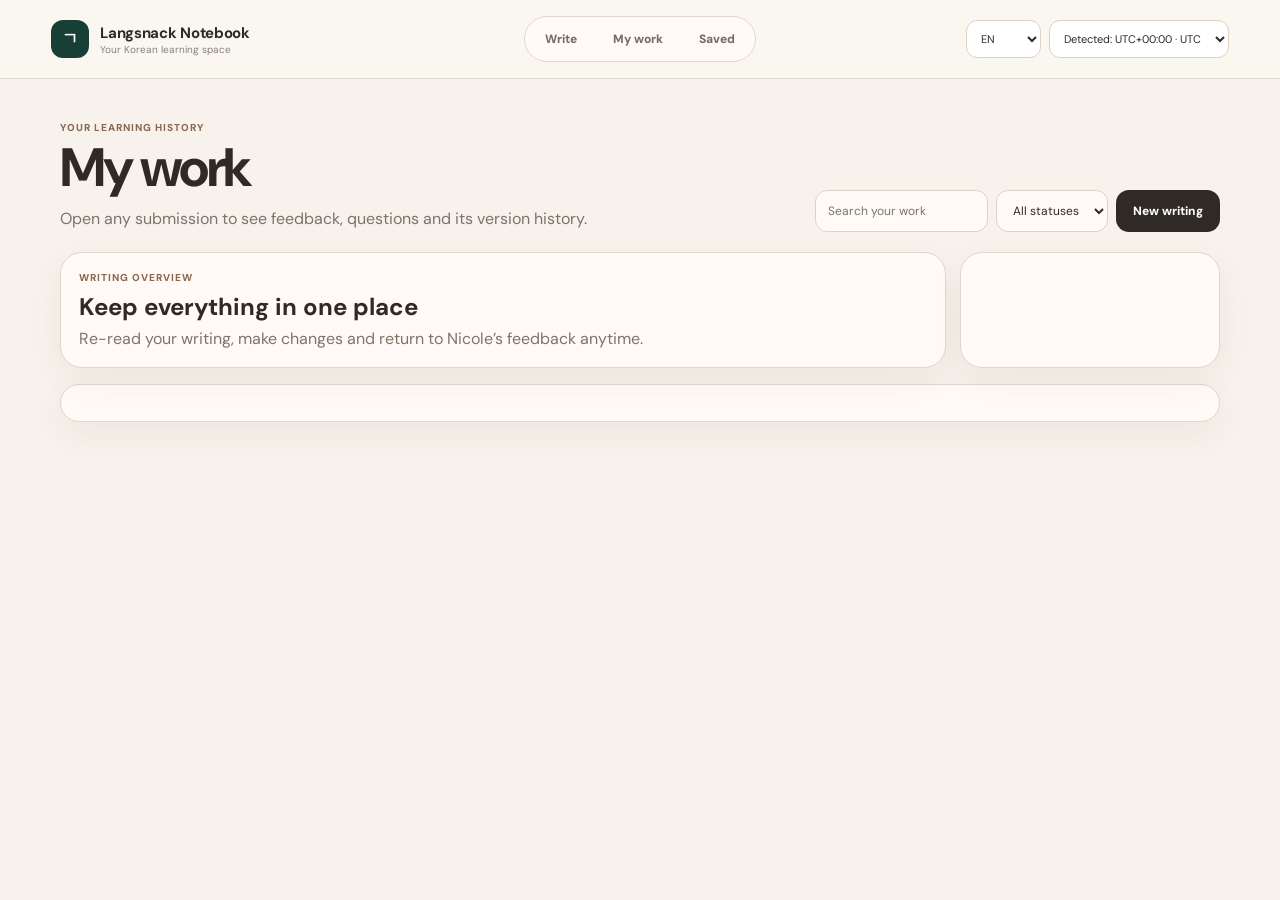
==== commit 63de9b9b: "Add files via upload" ====
--- a/history.html
+++ b/history.html
@@ -1,134 +1,26 @@
-<!doctype html><html lang="en"><head><meta charset="utf-8"><meta name="viewport" content="width=device-width,initial-scale=1"><title>My work | Langsnack Notebook</title><link rel="preconnect" href="https://fonts.googleapis.com"><link rel="preconnect" href="https://fonts.gstatic.com" crossorigin><link href="https://fonts.googleapis.com/css2?family=DM+Sans:wght@400;500;600;700&family=Nanum+Myeongjo:wght@400;700&display=swap" rel="stylesheet"><link rel="stylesheet" href="shared.css"></head><body><main class="nb-shell"><header class="nb-header"><a class="nb-brand" href="/" style="text-decoration:none;color:inherit"><span class="nb-logo">ㄱ</span><span><strong>Langsnack Notebook</strong><span>Your Korean learning space</span></span></a><nav class="nb-nav"><a href="/" data-nav="home">Write</a><a href="history.html" data-nav="work">My work</a><a href="saved.html" data-nav="saved">Saved</a></nav><div class="nb-actions"><select id="languageSelect" aria-label="Language"><option value="en">EN</option><option value="ko">한국어</option></select><label class="header-timezone"><select id="timezoneSelect" aria-label="Time zone"></select></label><button class="member-login-button" id="historyLoginButton" type="button">Log in</button></div></header><section class="nb-main"><div class="nb-page-head"><div><span class="nb-kicker">Your learning history</span><h1>My work</h1><p>Open any submission to see feedback, questions and its version history.</p></div><div class="nb-filter"><input id="searchInput" placeholder="Search your work"><select id="statusInput"><option value="all">All statuses</option><option value="pending">Waiting</option><option value="reviewing">Reviewing</option><option value="completed">Returned</option></select><a class="button button-primary" href="/#writing">New writing</a></div></div><div class="my-work-summary">
+<!doctype html><html lang="en"><head><meta charset="utf-8"><meta name="viewport" content="width=device-width,initial-scale=1"><title>My work | Langsnack Notebook</title><link rel="preconnect" href="https://fonts.googleapis.com"><link rel="preconnect" href="https://fonts.gstatic.com" crossorigin><link href="https://fonts.googleapis.com/css2?family=DM+Sans:wght@400;500;600;700&family=Nanum+Myeongjo:wght@400;700&display=swap" rel="stylesheet"><link rel="stylesheet" href="shared.css"></head><body><main class="nb-shell"><header class="nb-header"><a class="nb-brand" href="/" style="text-decoration:none;color:inherit"><span class="nb-logo">ㄱ</span><span><strong>Langsnack Notebook</strong><span>Your Korean learning space</span></span></a><nav class="nb-nav"><a href="/" data-nav="home">Write</a><a href="history.html" data-nav="work">My work</a><a href="saved.html" data-nav="saved">Saved</a></nav><div class="nb-actions"><select id="languageSelect" aria-label="Language"><option value="en">EN</option><option value="ko">한국어</option></select><label class="header-timezone"><select id="timezoneSelect" aria-label="Time zone"></select></label></div></header><section class="nb-main"><div class="nb-page-head"><div><span class="nb-kicker">Your learning history</span><h1>My work</h1><p>Open any submission to see feedback, questions and its version history.</p></div><div class="nb-filter"><input id="searchInput" placeholder="Search your work"><select id="statusInput"><option value="all">All statuses</option><option value="pending">Waiting</option><option value="reviewing">Reviewing</option><option value="completed">Returned</option></select><a class="button button-primary" href="/#writing">New writing</a></div></div><div class="my-work-summary">
 <section class="nb-card nb-card-pad"><span class="nb-kicker">Writing overview</span><h2 style="margin:5px 0 6px">Keep everything in one place</h2><p class="muted" style="margin:0">Re-read your writing, make changes and return to Nicole’s feedback anytime.</p></section>
 <section class="nb-card mini-achievement" id="miniAchievement"></section>
 </div>
-<section class="nb-card nb-card-pad"><div class="nb-work-list" id="workList"></div></section></section></main>
-<div class="achievement-modal" id="historyBadgeModal" hidden>
-  <div class="achievement-modal-backdrop" data-close-history-badges></div>
-  <section class="achievement-modal-card" role="dialog" aria-modal="true">
-    <div class="achievement-modal-head">
-      <div><p class="nb-kicker">Your progress</p><h2>Achievement badges</h2></div>
-      <button class="modal-close" type="button" data-close-history-badges>×</button>
-    </div>
-    <div class="all-badges-grid" id="historyAllBadges"></div>
-  </section>
-</div>
-
-<div class="delete-confirm-modal" id="deleteConfirmModal" hidden>
-  <div class="delete-confirm-backdrop"></div>
-  <section class="delete-confirm-card" role="dialog" aria-modal="true" aria-labelledby="deleteConfirmTitle">
-    <p class="nb-kicker">Permanent deletion</p>
-    <h2 id="deleteConfirmTitle">Delete this writing?</h2>
-    <p>This cannot be undone. Type <strong>삭제</strong> below to permanently delete it.</p>
-    <input id="deleteConfirmInput" class="nb-input" autocomplete="off" placeholder="삭제">
-    <div class="delete-confirm-actions">
-      <button class="button button-secondary" id="cancelDeleteButton" type="button">Cancel</button>
-      <button class="button button-danger" id="confirmDeleteButton" type="button" disabled>Confirm delete</button>
-    </div>
-  </section>
-</div>
-<div class="toast" id="toast"></div><script src="shared.js"></script><script src="timezone-picker.js"></script><script>
+<section class="nb-card nb-card-pad"><div class="nb-work-list" id="workList"></div></section></section></main><script src="shared.js"></script><script src="timezone-picker.js"></script><script>
 const state=getState();
 function renderAchievement(){
- const next=getNextNotebookBadge();
- const progress=getNotebookBadgeProgress();
- const earned=progress.filter(item=>item.earned).slice(-4).reverse();
-
- miniAchievement.innerHTML=`<div class="history-achievement-head">
-   <span class="badge-medal">✦</span>
-   <div class="mini-achievement-copy">
-     <small>${state.language==="ko"?"다음 배지":"Next achievement"}</small>
-     <strong>${state.language==="ko"?next.titleKo:next.titleEn}</strong>
-     <span class="muted">${state.language==="ko"?next.descKo:next.descEn}</span>
-     <div class="badge-progress"><div class="badge-progress-bar"><i style="width:${next.percent}%"></i></div><b>${Math.min(next.value,next.goal)} / ${next.goal}</b></div>
-   </div>
- </div>
- <div class="history-badge-peek">
-   ${earned.length?earned.map(item=>`<span title="${state.language==="ko"?item.descKo:item.descEn}"><b>✓</b>${state.language==="ko"?item.titleKo:item.titleEn}</span>`).join(""):`<span class="muted">${state.language==="ko"?"첫 글을 제출하고 첫 배지를 받아 보세요.":"Submit your first writing to earn a badge."}</span>`}
- </div>
- <button class="button-ghost history-view-badges" id="historyViewBadges" type="button">${state.language==="ko"?"배지 모두 보기":"View all badges"}</button>`;
-
- historyViewBadges.onclick=()=>{historyBadgeModal.hidden=false;document.body.classList.add("modal-open")};
- historyAllBadges.innerHTML=progress.map(item=>`<article class="all-badge ${item.earned?"earned":""}">
-   <span class="all-badge-icon">${item.earned?"✓":"✦"}</span>
-   <div><strong>${state.language==="ko"?item.titleKo:item.titleEn}</strong><p>${state.language==="ko"?item.descKo:item.descEn}</p><div class="badge-progress-bar"><i style="width:${item.percent}%"></i></div><small>${Math.min(item.value,item.goal)} / ${item.goal}</small></div>
- </article>`).join("");
+ const count=getSubmissions().length;
+ const goals=[{n:1,name:'First submission'},{n:3,name:'Off to a good start'},{n:5,name:'Writing routine'},{n:10,name:'Focused writer'},{n:20,name:'Dedicated writer'},{n:50,name:'Writing collector'}];
+ const next=goals.find(g=>count<g.n)||goals[goals.length-1];
+ const current=Math.min(count,next.n),percent=Math.min(100,Math.round(current/next.n*100));
+ miniAchievement.innerHTML=`<span class="badge-medal">✦</span><div class="mini-achievement-copy"><small>Next achievement</small><strong>${next.name}</strong><span class="muted">${current} / ${next.n} writings</span><div class="badge-progress"><div class="badge-progress-bar"><i style="width:${percent}%"></i></div></div></div>`;
 }
 function draw(){
- const auth=getAuthSession();
- historyLoginButton.textContent=auth.loggedIn?(auth.name||"Member"):(state.language==="ko"?"로그인 / 회원가입":"Log in / Sign up");
- historyLoginButton.onclick=auth.loggedIn?()=>{}:requestNotebookLogin;
- if(!auth.loggedIn){
-   workList.innerHTML=`<div class="nb-empty guest-history-empty"><h2>${state.language==="ko"?"게스트 모드예요":"You’re in Guest Mode"}</h2><p>${state.language==="ko"?"내 글을 저장하고 확인하려면 로그인해 주세요.":"Log in to save and view your work across devices."}</p><button class="button button-primary" id="historyGuestLogin">${state.language==="ko"?"로그인 / 회원가입":"Log in / Sign up"}</button></div>`;
-   document.getElementById("historyGuestLogin").onclick=requestNotebookLogin;
-   return;
- }
  const q=searchInput.value.toLowerCase(),s=statusInput.value;
  const all=getSubmissions().filter(x=>(s==='all'||x.status===s)&&`${x.title||''} ${x.studentPlain||''} ${x.category||''}`.toLowerCase().includes(q));
  workList.innerHTML=all.length?'':'<div class="nb-empty"><h2>No work here yet</h2><p>Start a new writing from your notebook.</p></div>';
  all.forEach(x=>{
   const id=encodeURIComponent(x.id||x._id);
   const row=document.createElement('article');row.className='nb-work-card-wrap';
-  row.innerHTML=`<a class="nb-work-card-main" href="submission.html?id=${id}"><span class="nb-work-icon">${x.category==='Sentences'?'≡':'✎'}</span><span><strong>${escapeHTML(x.title||x.category||'Untitled')}</strong><p>${x.journalDate?`<small class=\"journal-date\">${escapeHTML(x.journalDate)}</small>`:''}${escapeHTML((x.studentPlain||x.attachments?.map(a=>a.name).join(', ')||'Attachment submission').slice(0,100))}</p></span><span style="text-align:right"><span class="${statusClass(x.status)}">${statusText(x.status,state.language)}</span><time style="display:block;margin-top:8px">${relativeDate(x.submittedAt)}</time></span></a><div class="nb-work-actions"><a class="button-ghost" href="submission.html?id=${id}">Re-read</a><a class="button button-secondary" href="submit.html?id=${id}">Edit</a><button class="button-danger-soft" type="button" data-delete-id="${escapeHTML(x.id||x._id)}">Delete</button></div>`;
-  workList.appendChild(row);
-  row.querySelector("[data-delete-id]")?.addEventListener("click",event=>{
-    event.preventDefault();
-    openDeleteModal(event.currentTarget.dataset.deleteId);
-  });
+  row.innerHTML=`<a class="nb-work-card-main" href="submission.html?id=${id}"><span class="nb-work-icon">${x.category==='Sentences'?'≡':'✎'}</span><span><strong>${escapeHTML(x.title||x.category||'Untitled')}</strong><p>${x.journalDate?`<small class=\"journal-date\">${escapeHTML(x.journalDate)}</small>`:''}${escapeHTML((x.studentPlain||x.attachments?.map(a=>a.name).join(', ')||'Attachment submission').slice(0,100))}</p></span><span style="text-align:right"><span class="${statusClass(x.status)}">${statusText(x.status,state.language)}</span><time style="display:block;margin-top:8px">${relativeDate(x.submittedAt)}</time></span></a><div class="nb-work-actions"><a class="button-ghost" href="submission.html?id=${id}">Re-read</a><a class="button button-secondary" href="submit.html?id=${id}">Edit</a></div>`;
+  workList.appendChild(row)
  })
 }
-
-let pendingDeleteId=null;
-
-function openDeleteModal(id){
- pendingDeleteId=id;
- deleteConfirmInput.value="";
- confirmDeleteButton.disabled=true;
- deleteConfirmModal.hidden=false;
- document.body.classList.add("modal-open");
- deleteConfirmInput.focus();
-}
-
-function closeDeleteModal(){
- pendingDeleteId=null;
- deleteConfirmModal.hidden=true;
- document.body.classList.remove("modal-open");
-}
-
-deleteConfirmInput.addEventListener("input",()=>{
- confirmDeleteButton.disabled=deleteConfirmInput.value.trim()!=="삭제";
-});
-
-cancelDeleteButton.onclick=closeDeleteModal;
-document.querySelector(".delete-confirm-backdrop").onclick=closeDeleteModal;
-
-confirmDeleteButton.onclick=()=>{
- if(deleteConfirmInput.value.trim()!=="삭제"||!pendingDeleteId)return;
-
- const auth=getAuthSession();
- const id=pendingDeleteId;
-
- saveSubmissions((getSubmissions()||[]).filter(item=>(item.id||item._id)!==id));
- window.parent?.postMessage({
-   source:"langsnack-journal",
-   type:"deleteSubmissionRequested",
-   payload:{submissionId:id,memberId:auth.memberId}
- },"*");
-
- closeDeleteModal();
- showToast(state.language==="ko"?"글을 영구 삭제했어요.":"The writing was permanently deleted.");
- renderAchievement();
- draw();
-};
-
-document.querySelectorAll("[data-close-history-badges]").forEach(element=>{
- element.onclick=()=>{historyBadgeModal.hidden=true;document.body.classList.remove("modal-open")};
-});
-
-window.addEventListener("langsnack:auth-change",()=>{
- renderAchievement();
- draw();
-});
-
 searchInput.oninput=draw;statusInput.onchange=draw;document.querySelector('[data-nav="work"]').classList.add('active');languageSelect.value=state.language;renderAchievement();draw();
 </script></body></html>
--- a/shared.css
+++ b/shared.css
@@ -353,175 +353,11 @@
 }
 
 
-/* =========================================================
-   V3.5 AUTH, BADGES AND DELETE CONFIRMATION
-   ========================================================= */
-.guest-banner{
-  width:100%;
-  display:flex;
-  align-items:center;
-  justify-content:center;
-  gap:18px;
-  padding:11px 20px;
-  border-bottom:1px solid #e3d8cb;
-  background:#fff8e9;
-  color:#55483d;
-}
-.guest-banner>div{display:grid;gap:2px}
-.guest-banner strong{font-size:12px}
-.guest-banner span{font-size:11px;color:#85766a}
-.member-login-button{
-  border:1px solid #ded3c6;
-  border-radius:999px;
-  padding:9px 13px;
-  background:#fff;
-  color:#2f2a25;
-  font-weight:800;
-  font-size:11px;
-}
-.green-button:disabled,.button-primary:disabled{
-  opacity:.58;
-  cursor:not-allowed;
-}
-.badge-peek-label{
-  margin:12px 0 7px;
-  color:#8b6751;
-  font-size:9px;
-  font-weight:900;
-  letter-spacing:.08em;
-  text-transform:uppercase;
-}
-.badge-peek-row{
-  display:grid;
-  grid-template-columns:repeat(3,minmax(0,1fr));
-  gap:7px;
-}
-.badge-peek{
-  min-width:0;
-  display:grid;
-  justify-items:center;
-  gap:4px;
-  padding:8px 5px;
-  border:1px solid #e4d9cd;
-  border-radius:12px;
-  background:#faf6f1;
-  opacity:.68;
-  text-align:center;
-}
-.badge-peek.earned{
-  opacity:1;
-  border-color:#c6d9cd;
-  background:#edf5ef;
-}
-.badge-peek span{
-  width:25px;
-  height:25px;
-  display:grid;
-  place-items:center;
-  border-radius:50%;
-  background:#e9dfd4;
-  color:#8b6751;
-  font-weight:900;
-}
-.badge-peek.earned span{
-  background:#d9ebdf;
-  color:#356046;
-}
-.badge-peek small{
-  width:100%;
-  overflow:hidden;
-  text-overflow:ellipsis;
-  white-space:nowrap;
-  font-size:8px;
-  font-weight:800;
-}
-.mini-achievement{
-  align-content:start;
-}
-.history-achievement-head{
-  display:grid;
-  grid-template-columns:42px minmax(0,1fr);
-  gap:10px;
-  align-items:center;
-}
-.history-badge-peek{
-  grid-column:1/-1;
-  display:flex;
-  flex-wrap:wrap;
-  gap:6px;
-  margin-top:10px;
-}
-.history-badge-peek span{
-  display:inline-flex;
-  align-items:center;
-  gap:5px;
-  padding:6px 8px;
-  border-radius:999px;
-  background:#f2eee8;
-  font-size:9px;
-  font-weight:700;
-}
-.history-badge-peek b{color:#4f765b}
-.history-view-badges{
-  grid-column:1/-1;
-  width:max-content;
-  margin-top:10px;
-}
-.button-danger-soft{
-  border:1px solid #e5c8c5;
-  border-radius:12px;
-  padding:10px 13px;
-  background:#fff4f2;
-  color:#9e4f48;
-  font-size:11px;
-  font-weight:800;
-}
-.delete-confirm-modal[hidden]{display:none!important}
-.delete-confirm-modal{
-  position:fixed;
-  inset:0;
-  z-index:210;
-  display:grid;
-  place-items:center;
-  padding:18px;
-}
-.delete-confirm-backdrop{
-  position:absolute;
-  inset:0;
-  background:rgba(35,28,24,.5);
-  backdrop-filter:blur(4px);
-}
-.delete-confirm-card{
-  position:relative;
-  width:min(440px,100%);
-  padding:24px;
-  border:1px solid #e0d3c7;
-  border-radius:22px;
-  background:#fffdf9;
-  box-shadow:0 26px 70px rgba(44,35,29,.22);
-}
-.delete-confirm-card h2{margin:5px 0 9px}
-.delete-confirm-card p{color:#776c63;line-height:1.6}
-.delete-confirm-actions{
-  display:flex;
-  justify-content:flex-end;
-  gap:9px;
-  margin-top:14px;
-}
-.guest-history-empty{
-  min-height:280px;
-  display:grid;
-  place-items:center;
-  align-content:center;
-  gap:9px;
-}
-@media(max-width:650px){
-  .guest-banner{
-    align-items:flex-start;
-    justify-content:space-between;
-    padding:10px 12px;
-  }
-  .guest-banner .button{padding:9px 11px}
-  .badge-peek-row{grid-template-columns:1fr}
-  .nb-work-actions{flex-wrap:wrap}
-}
+/* V4 stable Korean date picker */
+.korean-date-picker{display:grid;grid-template-columns:1.25fr .8fr .8fr;gap:6px;align-items:center;margin-top:5px}
+.korean-date-picker select{width:100%;min-width:0;padding:9px 8px;border:1px solid #d9cec1;border-radius:10px;background:#fff;color:#2f2a25;font-family:"Noto Sans KR","DM Sans",sans-serif;font-size:11px;font-weight:700}
+.korean-date-preview{grid-column:1/-1;color:#214f3d;font-family:"Noto Sans KR","DM Sans",sans-serif;font-size:11px;font-weight:800}
+.main-journal-date{min-width:250px}
+.main-journal-date>input[type=hidden]{display:none}
+.journal-date{display:block;margin-bottom:4px;color:#315d4c;font-weight:800}
+@media(max-width:650px){.korean-date-picker{grid-template-columns:1fr 1fr 1fr}.main-journal-date{min-width:100%;width:100%}}
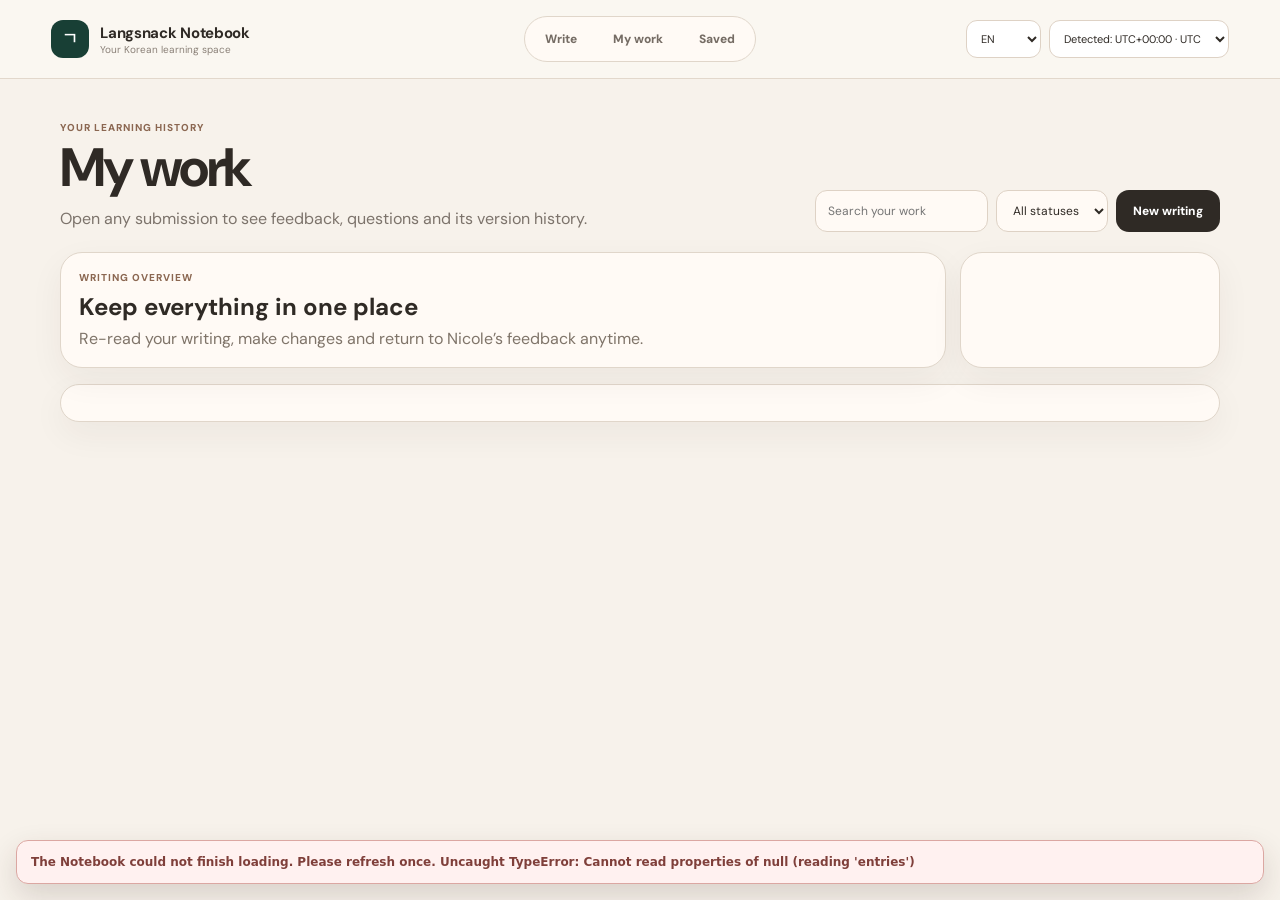
==== commit da296e97: "Add files via upload" ====
--- a/history.html
+++ b/history.html
@@ -1,8 +1,16 @@
-<!doctype html><html lang="en"><head><meta charset="utf-8"><meta name="viewport" content="width=device-width,initial-scale=1"><title>My work | Langsnack Notebook</title><link rel="preconnect" href="https://fonts.googleapis.com"><link rel="preconnect" href="https://fonts.gstatic.com" crossorigin><link href="https://fonts.googleapis.com/css2?family=DM+Sans:wght@400;500;600;700&family=Nanum+Myeongjo:wght@400;700&display=swap" rel="stylesheet"><link rel="stylesheet" href="shared.css"></head><body><main class="nb-shell"><header class="nb-header"><a class="nb-brand" href="/" style="text-decoration:none;color:inherit"><span class="nb-logo">ㄱ</span><span><strong>Langsnack Notebook</strong><span>Your Korean learning space</span></span></a><nav class="nb-nav"><a href="/" data-nav="home">Write</a><a href="history.html" data-nav="work">My work</a><a href="saved.html" data-nav="saved">Saved</a></nav><div class="nb-actions"><select id="languageSelect" aria-label="Language"><option value="en">EN</option><option value="ko">한국어</option></select><label class="header-timezone"><select id="timezoneSelect" aria-label="Time zone"></select></label></div></header><section class="nb-main"><div class="nb-page-head"><div><span class="nb-kicker">Your learning history</span><h1>My work</h1><p>Open any submission to see feedback, questions and its version history.</p></div><div class="nb-filter"><input id="searchInput" placeholder="Search your work"><select id="statusInput"><option value="all">All statuses</option><option value="pending">Waiting</option><option value="reviewing">Reviewing</option><option value="completed">Returned</option></select><a class="button button-primary" href="/#writing">New writing</a></div></div><div class="my-work-summary">
+<!doctype html><html lang="en"><head><meta charset="utf-8"><meta name="viewport" content="width=device-width,initial-scale=1"><title>My work | Langsnack Notebook</title><link rel="preconnect" href="https://fonts.googleapis.com"><link rel="preconnect" href="https://fonts.gstatic.com" crossorigin><link href="https://fonts.googleapis.com/css2?family=DM+Sans:wght@400;500;600;700&family=Nanum+Myeongjo:wght@400;700&display=swap" rel="stylesheet"><link rel="stylesheet" href="shared.css?v=final-working-1"></head><body><main class="nb-shell"><header class="nb-header"><a class="nb-brand" href="/" style="text-decoration:none;color:inherit"><span class="nb-logo">ㄱ</span><span><strong>Langsnack Notebook</strong><span>Your Korean learning space</span></span></a><nav class="nb-nav"><a href="/" data-nav="home">Write</a><a href="history.html" data-nav="work">My work</a><a href="saved.html" data-nav="saved">Saved</a></nav><div class="nb-actions"><select id="languageSelect" aria-label="Language"><option value="en">EN</option><option value="ko">한국어</option></select><label class="header-timezone"><select id="timezoneSelect" aria-label="Time zone"></select></label></div></header><section class="nb-main"><div class="nb-page-head"><div><span class="nb-kicker">Your learning history</span><h1>My work</h1><p>Open any submission to see feedback, questions and its version history.</p></div><div class="nb-filter"><input id="searchInput" placeholder="Search your work"><select id="statusInput"><option value="all">All statuses</option><option value="pending">Waiting</option><option value="reviewing">Reviewing</option><option value="completed">Returned</option></select><a class="button button-primary" href="/#writing">New writing</a></div></div><div class="my-work-summary">
 <section class="nb-card nb-card-pad"><span class="nb-kicker">Writing overview</span><h2 style="margin:5px 0 6px">Keep everything in one place</h2><p class="muted" style="margin:0">Re-read your writing, make changes and return to Nicole’s feedback anytime.</p></section>
 <section class="nb-card mini-achievement" id="miniAchievement"></section>
 </div>
-<section class="nb-card nb-card-pad"><div class="nb-work-list" id="workList"></div></section></section></main><script src="shared.js"></script><script src="timezone-picker.js"></script><script>
+<section class="nb-card nb-card-pad"><div class="nb-work-list" id="workList"></div></section></section></main><script src="shared.js?v=final-working-1"></script><script src="timezone-picker.js?v=final-working-1"></script><script>
+exposeNotebookElements();
+/* Explicit element bindings for Wix iframe compatibility */
+var languageSelect = document.getElementById("languageSelect");
+var searchInput = document.getElementById("searchInput");
+var statusInput = document.getElementById("statusInput");
+var miniAchievement = document.getElementById("miniAchievement");
+var workList = document.getElementById("workList");
+
 const state=getState();
 function renderAchievement(){
  const count=getSubmissions().length;
--- a/shared.css
+++ b/shared.css
@@ -361,3 +361,1006 @@
 .main-journal-date>input[type=hidden]{display:none}
 .journal-date{display:block;margin-bottom:4px;color:#315d4c;font-weight:800}
 @media(max-width:650px){.korean-date-picker{grid-template-columns:1fr 1fr 1fr}.main-journal-date{min-width:100%;width:100%}}
+
+
+/* =========================================================
+   V4.1 REVIEW PAGE + DISCUSSION THREAD
+   ========================================================= */
+.review-page-head{align-items:center}
+.review-progress-card{margin-bottom:16px}
+.review-progress-head h2{margin:2px 0 0;font-size:18px}
+.review-progress-line{display:grid;grid-template-columns:repeat(4,minmax(0,1fr));gap:0;margin-top:18px}
+.review-step{position:relative;display:grid;grid-template-columns:34px minmax(0,1fr);gap:10px;align-items:center;padding-right:18px;min-width:0}
+.review-step:not(:last-child):after{content:"";position:absolute;top:16px;left:34px;right:0;height:2px;background:#e4dad0;z-index:0}
+.review-step.done:not(:last-child):after{background:#6f9a80}
+.review-step-dot{position:relative;z-index:1;width:34px;height:34px;display:grid;place-items:center;border:2px solid #d8cdc1;border-radius:50%;background:#fffaf5;color:#fff;font-size:13px;font-weight:900}
+.review-step.done .review-step-dot{border-color:#5d8c72;background:#5d8c72}
+.review-step.current .review-step-dot{box-shadow:0 0 0 5px rgba(93,140,114,.14)}
+.review-step strong{display:block;font-size:12px}
+.review-step small{display:block;margin-top:3px;color:#8a8077;font-size:9px;line-height:1.35}
+.review-compare-grid{display:grid;grid-template-columns:minmax(0,1fr) minmax(0,1fr);gap:16px;align-items:stretch}
+.review-pane{display:flex;flex-direction:column;min-width:0;overflow:hidden}
+.review-pane-head{display:flex;align-items:flex-start;justify-content:space-between;gap:14px;padding:19px 20px;border-bottom:1px solid #e6ddd3;background:#fcf9f5}
+.review-pane-head h2{margin:2px 0 0;font-size:20px}
+.review-word-count{flex:0 0 auto;color:#8a8077;font-size:10px}
+.review-writing{flex:1;min-width:0;min-height:250px;padding:22px 20px;font-family:"Nanum Myeongjo","Noto Sans KR",serif;font-size:17px;line-height:1.95;overflow-wrap:anywhere;word-break:keep-all;background:repeating-linear-gradient(to bottom,#fff 0,#fff 37px,#eee7df 38px)}
+.review-correction-pane .review-writing{background:repeating-linear-gradient(to bottom,#fbfdfb 0,#fbfdfb 37px,#e4ede7 38px)}
+.nb-bookmark{flex:0 0 auto;border:1px solid #ded2c5;border-radius:999px;padding:8px 11px;background:#fff;color:#55493f;font-size:10px;font-weight:800}
+.nb-bookmark.saved{border-color:#9fc0aa;background:#e9f3ec;color:#315c43}
+.teacher-note-card{display:grid;grid-template-columns:38px minmax(0,1fr);gap:11px;margin:0 18px 18px;padding:14px;border:1px solid #d9e6dc;border-radius:15px;background:#f0f7f2}
+.teacher-note-avatar{width:38px;height:38px;display:grid;place-items:center;border-radius:12px;background:#183f35;color:#fff;font-weight:900}
+.teacher-note-card strong{display:block;font-size:12px}.teacher-note-card span{display:block;margin-top:2px;color:#758178;font-size:9px}.teacher-note-card p{margin:8px 0 0;line-height:1.65;font-size:12px}
+.review-attachments{margin-top:16px}
+.discussion-card{margin-top:16px}
+.discussion-head{display:flex;align-items:flex-start;justify-content:space-between;gap:20px;padding-bottom:16px;border-bottom:1px solid #e6ddd3}
+.discussion-head h2{margin:3px 0 5px;font-size:24px}.discussion-head p{max-width:690px;margin:0;color:#7d736b;font-size:12px;line-height:1.6}
+.discussion-live-pill{flex:0 0 auto;padding:8px 11px;border-radius:999px;background:#f5e9cc;color:#765b25;font-size:10px;font-weight:800}
+.chat-thread{display:grid;gap:14px;max-height:520px;overflow:auto;padding:22px 2px}
+.chat-message{display:flex;align-items:flex-end;gap:9px;max-width:78%}
+.chat-message.chat-student{margin-left:auto;flex-direction:row-reverse}
+.chat-avatar{width:34px;height:34px;display:grid;place-items:center;flex:0 0 auto;border-radius:50%;background:#183f35;color:#fff;font-size:10px;font-weight:900}
+.chat-student .chat-avatar{background:#ead28f;color:#4f3f13}
+.chat-column{display:grid;gap:4px;min-width:0}
+.chat-meta{display:flex;align-items:center;gap:7px}.chat-student .chat-meta{justify-content:flex-end}
+.chat-meta strong{font-size:10px}.chat-meta span{padding:2px 6px;border-radius:999px;background:#eee7df;color:#81766c;font-size:8px;font-weight:800}
+.chat-bubble{padding:11px 13px;border-radius:16px 16px 16px 5px;background:#eef4f0;color:#2f2a25;font-size:12px;line-height:1.65;overflow-wrap:anywhere}
+.chat-student .chat-bubble{border-radius:16px 16px 5px 16px;background:#f6e8ae}
+.chat-time{color:#9a9087;font-size:8px}.chat-student .chat-time{text-align:right}
+.thread-empty{display:grid;grid-template-columns:42px minmax(0,1fr);gap:12px;align-items:center;padding:16px;border:1px dashed #d9cec3;border-radius:15px;background:#faf7f3}
+.thread-empty-icon{width:42px;height:42px;display:grid;place-items:center;border-radius:14px;background:#ece5de;font-size:19px}
+.thread-empty strong{display:block;font-size:12px}.thread-empty p{margin:4px 0 0;color:#82776e;font-size:11px;line-height:1.55}
+.chat-compose{display:grid;grid-template-columns:38px minmax(0,1fr);gap:10px;padding-top:16px;border-top:1px solid #e6ddd3}
+.chat-compose-avatar{width:38px;height:38px;display:grid;place-items:center;border-radius:50%;background:#ead28f;color:#4f3f13;font-size:9px;font-weight:900}
+.chat-compose-box{overflow:hidden;border:1px solid #ddd1c4;border-radius:16px;background:#fff}
+.chat-compose-box textarea{width:100%;min-height:82px;padding:13px 14px;border:0;outline:0;resize:vertical;background:transparent;font:inherit;font-size:12px;line-height:1.6}
+.chat-compose-actions{display:flex;align-items:center;justify-content:space-between;gap:12px;padding:9px 10px;border-top:1px solid #ece3da;background:#faf7f3}
+.chat-compose-actions small{color:#8b8178;font-size:9px}
+.chat-compose-actions .button{min-height:36px;padding:0 13px;font-size:10px}
+@media(max-width:900px){.review-progress-line{grid-template-columns:1fr 1fr;gap:14px}.review-step:not(:last-child):after{display:none}.review-compare-grid{grid-template-columns:1fr}.review-writing{min-height:210px}.chat-message{max-width:90%}}
+@media(max-width:650px){.review-page-head{align-items:flex-start}.review-progress-line{grid-template-columns:1fr}.discussion-head{display:block}.discussion-live-pill{display:inline-flex;margin-top:12px}.chat-message{max-width:94%}.chat-compose{grid-template-columns:1fr}.chat-compose-avatar{display:none}.chat-compose-actions{align-items:flex-end;flex-direction:column}.chat-compose-actions .button{width:100%}}
+
+
+/* =========================================================
+   V4.2 SAVED EXPLANATIONS
+   ========================================================= */
+.saved-page{
+  display:grid;
+  gap:18px;
+}
+.saved-hero{
+  display:flex;
+  align-items:flex-end;
+  justify-content:space-between;
+  gap:28px;
+  padding:10px 0 8px;
+}
+.saved-hero h1{
+  margin:8px 0 10px;
+  font-size:clamp(38px,6vw,68px);
+  line-height:.98;
+  letter-spacing:-.055em;
+}
+.saved-hero p{
+  max-width:680px;
+  margin:0;
+  color:#7d736a;
+  font-size:16px;
+  line-height:1.6;
+}
+.saved-summary{
+  min-width:130px;
+  display:grid;
+  justify-items:end;
+  padding-bottom:5px;
+}
+.saved-summary strong{
+  font-size:36px;
+  line-height:1;
+  color:#164b3b;
+}
+.saved-summary span{
+  margin-top:5px;
+  color:#887a6d;
+  font-size:11px;
+  font-weight:700;
+  text-transform:uppercase;
+  letter-spacing:.08em;
+}
+.saved-toolbar{
+  display:flex;
+  justify-content:flex-end;
+  padding:4px 0;
+}
+.saved-search{
+  width:min(360px,100%);
+  display:flex;
+  align-items:center;
+  gap:10px;
+  padding:0 14px;
+  border:1px solid #decfbe;
+  border-radius:16px;
+  background:rgba(255,255,255,.72);
+  box-shadow:0 8px 24px rgba(64,44,30,.04);
+}
+.saved-search span{
+  color:#8f7e70;
+  font-size:20px;
+}
+.saved-search input{
+  width:100%;
+  height:48px;
+  border:0;
+  outline:0;
+  background:transparent;
+  color:#302a26;
+  font-size:13px;
+}
+.nb-saved-grid{
+  display:grid;
+  grid-template-columns:repeat(2,minmax(0,1fr));
+  gap:14px;
+}
+.saved-note-card{
+  min-width:0;
+  display:grid;
+  grid-template-rows:auto 1fr auto;
+  overflow:hidden;
+  border:1px solid #dfd1c2;
+  border-radius:22px;
+  background:rgba(255,255,255,.72);
+  box-shadow:0 16px 40px rgba(69,49,35,.07);
+}
+.saved-note-top{
+  display:flex;
+  align-items:center;
+  justify-content:space-between;
+  gap:12px;
+  padding:14px 16px;
+  border-bottom:1px solid #eee4da;
+  background:#fbf7f2;
+}
+.saved-note-source{
+  display:inline-flex;
+  align-items:center;
+  gap:7px;
+  color:#8b6751;
+  font-size:10px;
+  font-weight:900;
+  letter-spacing:.07em;
+  text-transform:uppercase;
+}
+.saved-note-source i{
+  width:22px;
+  height:22px;
+  display:grid;
+  place-items:center;
+  border-radius:50%;
+  background:#e4f0e7;
+  color:#356046;
+  font-style:normal;
+}
+.saved-remove{
+  width:34px;
+  height:34px;
+  display:grid;
+  place-items:center;
+  border:1px solid #e2d4c5;
+  border-radius:11px;
+  background:#fff;
+  color:#ca9129;
+  font-size:16px;
+}
+.saved-remove:hover{
+  border-color:#cfa95f;
+  background:#fffaf0;
+}
+.saved-note-body{
+  padding:20px 20px 22px;
+}
+.saved-note-body h2{
+  margin:0 0 14px;
+  font-size:18px;
+  letter-spacing:-.025em;
+}
+.saved-note-body blockquote{
+  margin:0;
+  padding:0;
+  border:0;
+  color:#3f3934;
+  font-family:"Nanum Myeongjo",serif;
+  font-size:17px;
+  line-height:1.85;
+  white-space:pre-wrap;
+}
+.saved-note-footer{
+  display:flex;
+  align-items:flex-end;
+  justify-content:space-between;
+  gap:15px;
+  padding:14px 16px;
+  border-top:1px solid #eee4da;
+  background:#fffdf9;
+}
+.saved-note-footer>div{
+  display:grid;
+  gap:2px;
+}
+.saved-note-footer>div span{
+  color:#9a8b7e;
+  font-size:9px;
+  font-weight:800;
+  text-transform:uppercase;
+  letter-spacing:.08em;
+}
+.saved-note-footer>div strong{
+  color:#6d6259;
+  font-size:11px;
+  font-weight:600;
+}
+.saved-open-link{
+  display:inline-flex;
+  align-items:center;
+  gap:8px;
+  color:#174f3e;
+  font-size:11px;
+  font-weight:900;
+}
+.saved-open-link span{
+  transition:transform .18s ease;
+}
+.saved-open-link:hover span{
+  transform:translateX(3px);
+}
+.saved-empty{
+  grid-column:1/-1;
+  min-height:360px;
+  display:grid;
+  place-items:center;
+  align-content:center;
+  gap:10px;
+  padding:34px;
+  border:1px dashed #d8c7b7;
+  border-radius:22px;
+  background:rgba(255,255,255,.48);
+  text-align:center;
+}
+.saved-empty-icon{
+  width:54px;
+  height:54px;
+  display:grid;
+  place-items:center;
+  border-radius:17px;
+  background:#f1e9df;
+  color:#9a7446;
+  font-size:27px;
+}
+.saved-empty h2{margin:4px 0 0}
+.saved-empty p{
+  max-width:380px;
+  margin:0 0 8px;
+  color:#80746a;
+}
+
+/* =========================================================
+   V4.2 TEACHER DASHBOARD POLISH
+   ========================================================= */
+.teacher-os-body{
+  background:
+    radial-gradient(circle at top left,rgba(255,255,255,.82),transparent 32%),
+    #f4f0ea;
+}
+.teacher-os-shell{
+  width:min(1760px,calc(100% - 36px));
+  padding-top:28px;
+}
+.teacher-os-header{
+  align-items:center;
+  padding:2px 3px 8px;
+}
+.teacher-os-header h1{
+  font-size:clamp(28px,3.5vw,42px);
+}
+.private-pill{
+  display:inline-flex;
+  align-items:center;
+  gap:7px;
+}
+.private-pill i{
+  width:7px;
+  height:7px;
+  border-radius:50%;
+  background:#4f7c5d;
+  box-shadow:0 0 0 4px rgba(79,124,93,.12);
+}
+.teacher-stat-grid{
+  gap:14px;
+  margin-bottom:14px;
+}
+.teacher-stat-card{
+  min-height:138px;
+  padding:19px;
+  border-radius:24px;
+}
+.teacher-stat-card>div{
+  margin-top:17px;
+}
+.teacher-widget-row{
+  gap:14px;
+  margin-bottom:14px;
+}
+.teacher-widget,
+.teacher-queue-card,
+.teacher-workspace-card{
+  border-color:rgba(91,66,48,.11);
+  border-radius:24px;
+  box-shadow:0 15px 36px rgba(56,43,32,.065);
+}
+.teacher-widget{
+  padding:19px;
+}
+.teacher-main-grid{
+  grid-template-columns:350px minmax(0,1fr);
+  gap:14px;
+}
+.teacher-queue-card{
+  height:calc(100vh - 28px);
+  padding:18px;
+}
+.teacher-filter-row{
+  margin-top:16px;
+}
+.teacher-queue-item{
+  border-radius:16px;
+  padding:13px;
+  background:#fffdf9;
+}
+.teacher-queue-item.active{
+  border-color:#174f3e;
+  background:#edf5f0;
+  box-shadow:0 9px 20px rgba(23,79,62,.09);
+}
+.teacher-workspace-card{
+  background:rgba(255,255,255,.8);
+}
+.workspace-topbar{
+  padding:18px 21px;
+  background:#fcfaf7;
+}
+.workspace-layout{
+  grid-template-columns:minmax(0,1fr) 270px;
+}
+.correction-area{
+  padding:18px;
+}
+.compare-grid{
+  gap:14px;
+}
+.compare-panel,
+.feedback-card,
+.mini-widget{
+  border-radius:18px;
+}
+.compare-head{
+  min-height:68px;
+  align-items:center;
+  padding:13px 15px;
+}
+.student-paper,
+.correction-panel .editor-content{
+  min-height:440px;
+  max-height:66vh;
+}
+.feedback-card{
+  margin-top:14px;
+  padding:16px;
+}
+.feedback-card textarea{
+  min-height:125px;
+  line-height:1.65;
+}
+.workspace-sidebar{
+  padding:18px 18px 18px 0;
+  gap:12px;
+}
+.mini-widget{
+  padding:15px;
+  background:#fffdf9;
+}
+.action-widget{
+  top:18px;
+}
+.teacher-actions .button{
+  min-height:44px;
+}
+.teacher-empty-state{
+  min-height:720px;
+}
+.empty-illustration{
+  width:70px;
+  height:70px;
+  border-radius:22px;
+  background:#e7f0ea;
+  color:#174f3e;
+}
+
+@media(max-width:980px){
+  .nb-saved-grid{grid-template-columns:1fr}
+  .saved-hero{align-items:flex-start}
+  .saved-summary{justify-items:start}
+}
+@media(max-width:680px){
+  .saved-hero{
+    display:grid;
+    gap:14px;
+  }
+  .saved-hero h1{
+    font-size:42px;
+  }
+  .saved-summary{
+    display:flex;
+    align-items:baseline;
+    gap:8px;
+  }
+  .saved-toolbar{
+    justify-content:stretch;
+  }
+  .saved-search{
+    width:100%;
+  }
+  .saved-note-footer{
+    align-items:flex-start;
+    flex-direction:column;
+  }
+  .teacher-os-shell{
+    width:100%;
+    padding:12px 8px 34px;
+  }
+}
+
+
+/* =========================================================
+   V5 TEACHER OS + WIX GUEST ACCOUNT
+   ========================================================= */
+.avatar-button{
+  min-width:48px;
+  width:auto;
+  height:34px;
+  padding:0 12px;
+  border-radius:999px;
+  font-size:10px;
+  line-height:1;
+  letter-spacing:0;
+}
+.avatar-button.is-member{
+  width:34px;
+  min-width:34px;
+  padding:0;
+  font-size:10px;
+}
+.notebook-guest-notice{
+  min-height:46px;
+  display:flex;
+  align-items:center;
+  justify-content:center;
+  gap:22px;
+  padding:8px 20px;
+  border-bottom:1px solid #e4d8c9;
+  background:#fff8e8;
+  color:#55483e;
+}
+.notebook-guest-notice[hidden]{display:none!important}
+.guest-notice-copy{
+  display:flex;
+  align-items:center;
+  gap:10px;
+}
+.guest-notice-dot{
+  width:8px;
+  height:8px;
+  border-radius:50%;
+  background:#c18b38;
+  box-shadow:0 0 0 5px rgba(193,139,56,.12);
+}
+.guest-notice-copy>div{
+  display:grid;
+  gap:1px;
+}
+.guest-notice-copy strong{
+  font-size:11px;
+}
+.guest-notice-copy span{
+  color:#817266;
+  font-size:10px;
+}
+.guest-notice-login{
+  border:1px solid #d8c09a;
+  border-radius:999px;
+  padding:7px 11px;
+  background:#fffdf8;
+  color:#174f3e;
+  font-size:10px;
+  font-weight:800;
+}
+
+.teacher-os-app{
+  min-height:100vh;
+  display:grid;
+  grid-template-columns:220px minmax(0,1fr);
+}
+.teacher-os-sidebar{
+  position:sticky;
+  top:0;
+  height:100vh;
+  display:flex;
+  flex-direction:column;
+  padding:25px 14px 18px;
+  border-right:1px solid #e0d6cc;
+  background:#fffdf9;
+}
+.teacher-os-brand{
+  display:grid;
+  gap:4px;
+  padding:0 10px 22px;
+}
+.teacher-os-brand strong{
+  color:#174f3e;
+  font-size:18px;
+  letter-spacing:.08em;
+}
+.teacher-os-brand span{
+  color:#8d8075;
+  font-size:10px;
+  font-weight:800;
+  text-transform:uppercase;
+  letter-spacing:.13em;
+}
+.teacher-os-nav{
+  display:grid;
+  gap:6px;
+}
+.teacher-os-nav-item{
+  width:100%;
+  display:flex;
+  align-items:center;
+  gap:11px;
+  padding:11px 12px;
+  border:0;
+  border-radius:13px;
+  background:transparent;
+  color:#5f574f;
+  text-align:left;
+}
+.teacher-os-nav-item span{
+  width:24px;
+  text-align:center;
+  font-size:15px;
+}
+.teacher-os-nav-item b{
+  font-size:12px;
+}
+.teacher-os-nav-item:hover{
+  background:#f4efe9;
+}
+.teacher-os-nav-item.active{
+  background:#174f3e;
+  color:#fff;
+}
+.teacher-nav-divider{
+  height:1px;
+  margin:10px 8px;
+  background:#e7ddd3;
+}
+.teacher-os-version{
+  display:flex;
+  align-items:center;
+  justify-content:space-between;
+  margin-top:auto;
+  padding:12px 10px;
+  border-radius:12px;
+  background:#f4efe8;
+  color:#7d7065;
+  font-size:10px;
+}
+.teacher-os-version strong{color:#174f3e}
+.teacher-os-content{
+  min-width:0;
+  padding:28px 22px 50px;
+}
+.teacher-view{display:none}
+.teacher-view.active{display:block}
+.teacher-section-head{
+  display:flex;
+  align-items:flex-end;
+  justify-content:space-between;
+  gap:20px;
+  margin-bottom:16px;
+}
+.teacher-section-head h2{
+  margin:3px 0 5px;
+  font-size:28px;
+  letter-spacing:-.04em;
+}
+.teacher-section-head p{
+  margin:0;
+  color:#81766d;
+  font-size:12px;
+}
+.teacher-wide-search{width:min(320px,100%)}
+.teacher-student-grid{
+  display:grid;
+  grid-template-columns:repeat(3,minmax(0,1fr));
+  gap:13px;
+}
+.teacher-student-card{
+  min-width:0;
+  padding:17px;
+  border:1px solid #e2d7cc;
+  border-radius:20px;
+  background:#fffdf9;
+  box-shadow:0 12px 30px rgba(56,43,32,.05);
+}
+.teacher-student-head{
+  display:flex;
+  align-items:center;
+  gap:11px;
+}
+.teacher-student-head h3{
+  margin:0 0 3px;
+  font-size:15px;
+}
+.teacher-student-head span{
+  color:#81766d;
+  font-size:10px;
+}
+.teacher-student-metrics{
+  display:grid;
+  grid-template-columns:repeat(3,1fr);
+  gap:7px;
+  margin:15px 0;
+}
+.teacher-student-metrics>div{
+  display:grid;
+  gap:2px;
+  padding:9px;
+  border-radius:12px;
+  background:#f5f1ec;
+}
+.teacher-student-metrics strong{font-size:18px}
+.teacher-student-metrics span{color:#81766d;font-size:8px}
+.teacher-student-latest{
+  display:flex;
+  align-items:center;
+  justify-content:space-between;
+  gap:10px;
+  margin-bottom:13px;
+  color:#81766d;
+  font-size:9px;
+}
+.teacher-student-latest strong{
+  color:#3b3530;
+  text-align:right;
+}
+.teacher-analytics-grid{
+  display:grid;
+  grid-template-columns:repeat(4,minmax(0,1fr));
+  gap:13px;
+}
+.teacher-analytics-card{
+  display:grid;
+  gap:7px;
+  padding:18px;
+  border:1px solid #e2d7cc;
+  border-radius:20px;
+  background:#fffdf9;
+}
+.teacher-analytics-card span{
+  color:#81766d;
+  font-size:10px;
+  font-weight:800;
+}
+.teacher-analytics-card strong{
+  font-size:30px;
+}
+.teacher-analytics-card small{
+  color:#978b80;
+}
+.teacher-analytics-panels{
+  display:grid;
+  grid-template-columns:1.2fr .8fr;
+  gap:13px;
+  margin-top:13px;
+}
+.analytics-chart{height:190px}
+.attention-list{
+  display:grid;
+  gap:8px;
+  margin-top:12px;
+}
+.attention-list button{
+  display:grid;
+  grid-template-columns:34px 1fr auto;
+  gap:9px;
+  align-items:center;
+  padding:10px;
+  border:1px solid #e4d9cf;
+  border-radius:13px;
+  background:#fff;
+  text-align:left;
+}
+.attention-list button>span:nth-child(2){
+  display:grid;
+  gap:2px;
+}
+.attention-list small{
+  color:#81766d;
+  font-size:9px;
+}
+.attention-list b{
+  color:#9a6e35;
+  font-size:9px;
+}
+.teacher-settings-grid{
+  display:grid;
+  grid-template-columns:repeat(2,minmax(0,1fr));
+  gap:13px;
+}
+.teacher-settings-card{
+  padding:18px;
+  border:1px solid #e2d7cc;
+  border-radius:20px;
+  background:#fffdf9;
+}
+.teacher-settings-card h3{
+  margin:3px 0 14px;
+  font-size:17px;
+}
+.teacher-setting-row{
+  display:flex;
+  align-items:center;
+  justify-content:space-between;
+  gap:15px;
+  padding:10px 0;
+  border-top:1px solid #eee5dc;
+}
+.teacher-setting-row span{
+  color:#81766d;
+  font-size:10px;
+}
+.teacher-setting-row strong{
+  font-size:10px;
+  text-align:right;
+}
+.teacher-toggle-row{
+  display:flex;
+  justify-content:space-between;
+  gap:15px;
+  padding:11px 0;
+  border-top:1px solid #eee5dc;
+}
+.teacher-toggle-row span{
+  display:grid;
+  gap:3px;
+}
+.teacher-toggle-row strong{font-size:11px}
+.teacher-toggle-row small{color:#81766d;font-size:9px}
+.teacher-data-actions{
+  display:flex;
+  flex-wrap:wrap;
+  gap:8px;
+}
+.teacher-danger-card{
+  border-color:#e4c8c4;
+  background:#fff8f6;
+}
+.teacher-danger-card>p:not(.widget-kicker){
+  color:#8f6661;
+  font-size:11px;
+  line-height:1.5;
+}
+.teacher-empty-panel{
+  grid-column:1/-1;
+  min-height:260px;
+  display:grid;
+  place-items:center;
+  border:1px dashed #d8c9bb;
+  border-radius:20px;
+  color:#81766d;
+}
+.teacher-reset-modal[hidden]{display:none!important}
+.teacher-reset-modal{
+  position:fixed;
+  inset:0;
+  z-index:300;
+  display:grid;
+  place-items:center;
+  padding:18px;
+}
+.teacher-reset-backdrop{
+  position:absolute;
+  inset:0;
+  background:rgba(31,26,22,.52);
+  backdrop-filter:blur(4px);
+}
+.teacher-reset-card{
+  position:relative;
+  width:min(460px,100%);
+  padding:24px;
+  border-radius:22px;
+  background:#fffdf9;
+  box-shadow:0 26px 70px rgba(44,35,29,.24);
+}
+.teacher-reset-card h2{margin:5px 0 8px}
+.teacher-reset-card p{color:#81766d;line-height:1.55}
+.teacher-reset-card input{
+  width:100%;
+  height:44px;
+  padding:0 12px;
+  border:1px solid #d8c9bb;
+  border-radius:12px;
+  outline:0;
+}
+.teacher-reset-actions{
+  display:flex;
+  justify-content:flex-end;
+  gap:8px;
+  margin-top:14px;
+}
+
+@media(max-width:1200px){
+  .teacher-student-grid{grid-template-columns:repeat(2,minmax(0,1fr))}
+  .teacher-analytics-grid{grid-template-columns:repeat(2,minmax(0,1fr))}
+}
+@media(max-width:900px){
+  .teacher-os-app{grid-template-columns:1fr}
+  .teacher-os-sidebar{
+    position:static;
+    height:auto;
+    padding:10px;
+    border-right:0;
+    border-bottom:1px solid #e0d6cc;
+  }
+  .teacher-os-brand{display:none}
+  .teacher-os-nav{
+    display:flex;
+    overflow:auto;
+  }
+  .teacher-os-nav-item{
+    width:auto;
+    flex:0 0 auto;
+  }
+  .teacher-nav-divider,.teacher-os-version{display:none}
+  .teacher-os-content{padding:18px 10px 40px}
+  .teacher-analytics-panels{grid-template-columns:1fr}
+}
+@media(max-width:650px){
+  .notebook-guest-notice{
+    align-items:flex-start;
+    justify-content:space-between;
+    gap:10px;
+    padding:9px 11px;
+  }
+  .guest-notice-copy{align-items:flex-start}
+  .guest-notice-login{
+    flex:0 0 auto;
+    padding:7px 9px;
+  }
+  .teacher-student-grid,
+  .teacher-analytics-grid,
+  .teacher-settings-grid{
+    grid-template-columns:1fr;
+  }
+  .teacher-section-head{
+    align-items:flex-start;
+    flex-direction:column;
+  }
+  .teacher-wide-search{width:100%}
+}
+
+
+/* =========================================================
+   V5 STABLE — GUEST LOGIN REMINDER
+   ========================================================= */
+.guest-save-notice{
+  min-height:46px;
+  display:flex;
+  align-items:center;
+  justify-content:center;
+  gap:22px;
+  padding:8px 20px;
+  border-bottom:1px solid #efcbc7;
+  background:#fff1f0;
+  color:#653f3c;
+}
+.guest-save-notice[hidden]{display:none!important}
+.guest-save-copy{
+  display:flex;
+  align-items:center;
+  gap:10px;
+}
+.guest-save-icon{
+  width:22px;
+  height:22px;
+  display:grid;
+  place-items:center;
+  border-radius:50%;
+  background:#f5d4d1;
+  color:#9d4e48;
+  font-size:12px;
+  font-weight:900;
+}
+.guest-save-copy>div{
+  display:grid;
+  gap:1px;
+}
+.guest-save-copy strong{
+  font-size:11px;
+}
+.guest-save-copy span{
+  color:#8c625e;
+  font-size:10px;
+}
+.guest-save-login{
+  border:1px solid #dda9a4;
+  border-radius:999px;
+  padding:7px 12px;
+  background:#fffafa;
+  color:#8c403b;
+  font-size:10px;
+  font-weight:800;
+}
+.avatar-button{
+  min-width:48px;
+  width:auto;
+  height:34px;
+  padding:0 11px;
+  border-radius:999px;
+  font-size:10px;
+}
+.avatar-button.is-member{
+  width:34px;
+  min-width:34px;
+  padding:0;
+}
+@media(max-width:650px){
+  .guest-save-notice{
+    justify-content:space-between;
+    gap:10px;
+    padding:9px 11px;
+  }
+  .guest-save-copy{
+    align-items:flex-start;
+  }
+  .guest-save-login{
+    flex:0 0 auto;
+    padding:7px 9px;
+  }
+}
+
+
+/* FINAL MASTER OVERRIDES */
+.notebook-guest-notice{display:none!important}
+.guest-save-notice{
+  min-height:46px;display:flex;align-items:center;justify-content:center;
+  gap:22px;padding:8px 20px;border-bottom:1px solid #efcbc7;
+  background:#fff1f0;color:#653f3c
+}
+.guest-save-notice[hidden]{display:none!important}
+.guest-save-copy{display:flex;align-items:center;gap:10px}
+.guest-save-icon{
+  width:22px;height:22px;display:grid;place-items:center;border-radius:50%;
+  background:#f5d4d1;color:#9d4e48;font-size:12px;font-weight:900
+}
+.guest-save-copy>div{display:grid;gap:1px}
+.guest-save-copy strong{font-size:11px}
+.guest-save-copy span{color:#8c625e;font-size:10px}
+.guest-save-login{
+  border:1px solid #dda9a4;border-radius:999px;padding:7px 12px;
+  background:#fffafa;color:#8c403b;font-size:10px;font-weight:800
+}
+.avatar-button{min-width:48px;width:auto;height:34px;padding:0 11px;border-radius:999px;font-size:10px}
+.avatar-button.is-member{width:34px;min-width:34px;padding:0}
+@media(max-width:650px){
+  .guest-save-notice{justify-content:space-between;gap:10px;padding:9px 11px}
+  .guest-save-copy{align-items:flex-start}
+  .guest-save-login{flex:0 0 auto;padding:7px 9px}
+}
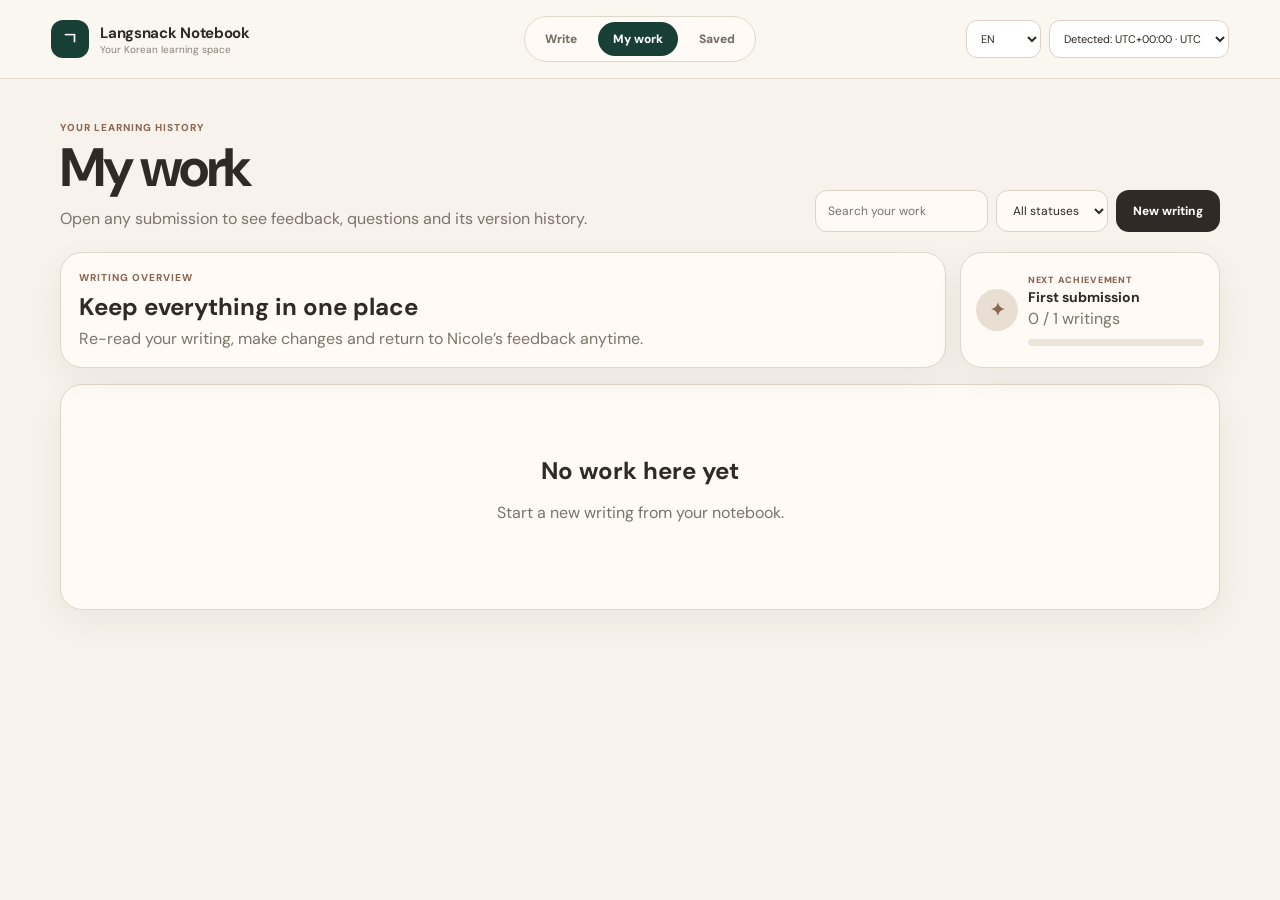
==== commit b096471d: "Add files via upload" ====
--- a/history.html
+++ b/history.html
@@ -2,7 +2,7 @@
 <section class="nb-card nb-card-pad"><span class="nb-kicker">Writing overview</span><h2 style="margin:5px 0 6px">Keep everything in one place</h2><p class="muted" style="margin:0">Re-read your writing, make changes and return to Nicole’s feedback anytime.</p></section>
 <section class="nb-card mini-achievement" id="miniAchievement"></section>
 </div>
-<section class="nb-card nb-card-pad"><div class="nb-work-list" id="workList"></div></section></section></main><script src="shared.js?v=final-working-1"></script><script src="timezone-picker.js?v=final-working-1"></script><script>
+<section class="nb-card nb-card-pad"><div class="nb-work-list" id="workList"></div></section></section></main><script src="shared.js?v=null-state-fix-1"></script><script src="timezone-picker.js?v=final-working-1"></script><script>
 exposeNotebookElements();
 /* Explicit element bindings for Wix iframe compatibility */
 var languageSelect = document.getElementById("languageSelect");
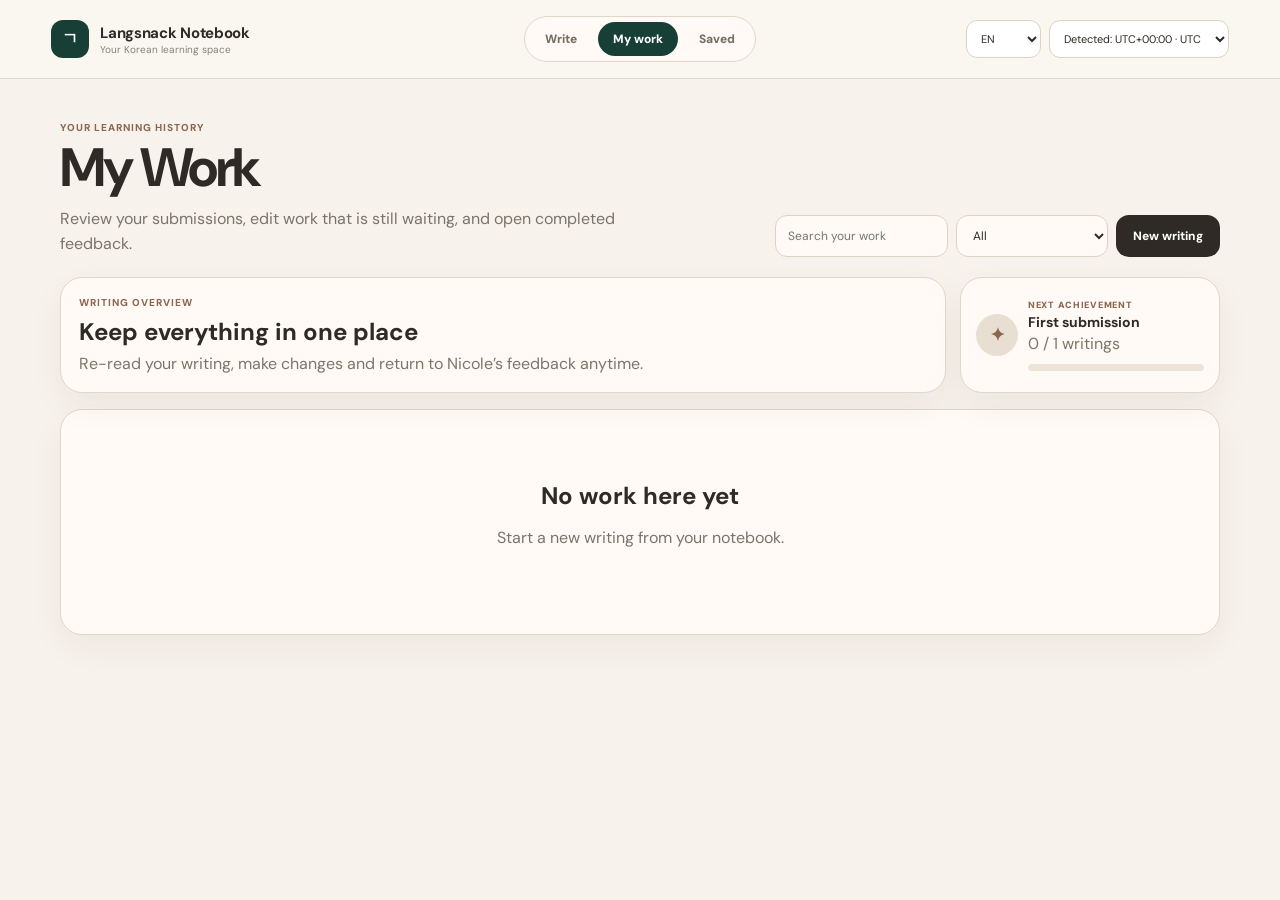
==== commit 4fae2cac: "Add files via upload" ====
--- a/history.html
+++ b/history.html
@@ -3,6 +3,70 @@
 <section class="nb-card mini-achievement" id="miniAchievement"></section>
 </div>
 <section class="nb-card nb-card-pad"><div class="nb-work-list" id="workList"></div></section></section></main><script src="shared.js?v=null-state-fix-1"></script><script src="timezone-picker.js?v=final-working-1"></script><script>
+const LANG_TEXT_HISTORY = {
+  en: {
+    pageTitle: "My Work",
+    pageIntro: "Review your submissions, edit work that is still waiting, and open completed feedback.",
+    search: "Search your work",
+    all: "All",
+    waiting: "Waiting for review",
+    reviewing: "Review in progress",
+    completed: "Review complete",
+    reread: "Re-read",
+    edit: "Edit",
+    delete: "Delete",
+    emptyTitle: "No work yet",
+    emptyText: "Your submitted writing will appear here.",
+    nextAchievement: "Next achievement",
+    viewAllBadges: "View all badges",
+    submissions: "Submissions",
+    reviewed: "Reviewed",
+    questions: "Questions"
+  },
+  ko: {
+    pageTitle: "내 글",
+    pageIntro: "제출한 글을 다시 읽고, 첨삭 대기 중인 글은 수정하고, 완료된 피드백을 확인할 수 있어요.",
+    search: "내 글 검색",
+    all: "전체",
+    waiting: "첨삭 대기 중",
+    reviewing: "첨삭 중",
+    completed: "첨삭 완료",
+    reread: "다시 읽기",
+    edit: "수정하기",
+    delete: "삭제",
+    emptyTitle: "아직 제출한 글이 없어요",
+    emptyText: "글을 제출하면 이곳에서 확인할 수 있어요.",
+    nextAchievement: "다음 배지",
+    viewAllBadges: "배지 모두 보기",
+    submissions: "제출한 글",
+    reviewed: "첨삭 완료",
+    questions: "질문"
+  }
+};
+
+function applyHistoryLanguage(){
+  const t=LANG_TEXT_HISTORY[state.language]||LANG_TEXT_HISTORY.en;
+  const replacements=[
+    ["h1",t.pageTitle],
+    [".nb-page-head p",t.pageIntro]
+  ];
+  replacements.forEach(([selector,text])=>{
+    const el=document.querySelector(selector);
+    if(el)el.textContent=text;
+  });
+
+  if(window.searchInput)searchInput.placeholder=t.search;
+  if(window.statusInput){
+    [...statusInput.options].forEach(option=>{
+      if(option.value==="all")option.textContent=t.all;
+      if(option.value==="pending")option.textContent=t.waiting;
+      if(option.value==="reviewing")option.textContent=t.reviewing;
+      if(option.value==="completed")option.textContent=t.completed;
+    });
+  }
+}
+
+
 exposeNotebookElements();
 /* Explicit element bindings for Wix iframe compatibility */
 var languageSelect = document.getElementById("languageSelect");
@@ -31,4 +95,7 @@
  })
 }
 searchInput.oninput=draw;statusInput.onchange=draw;document.querySelector('[data-nav="work"]').classList.add('active');languageSelect.value=state.language;renderAchievement();draw();
+
+applyHistoryLanguage();
+window.addEventListener("langsnack:language-change",applyHistoryLanguage);
 </script></body></html>
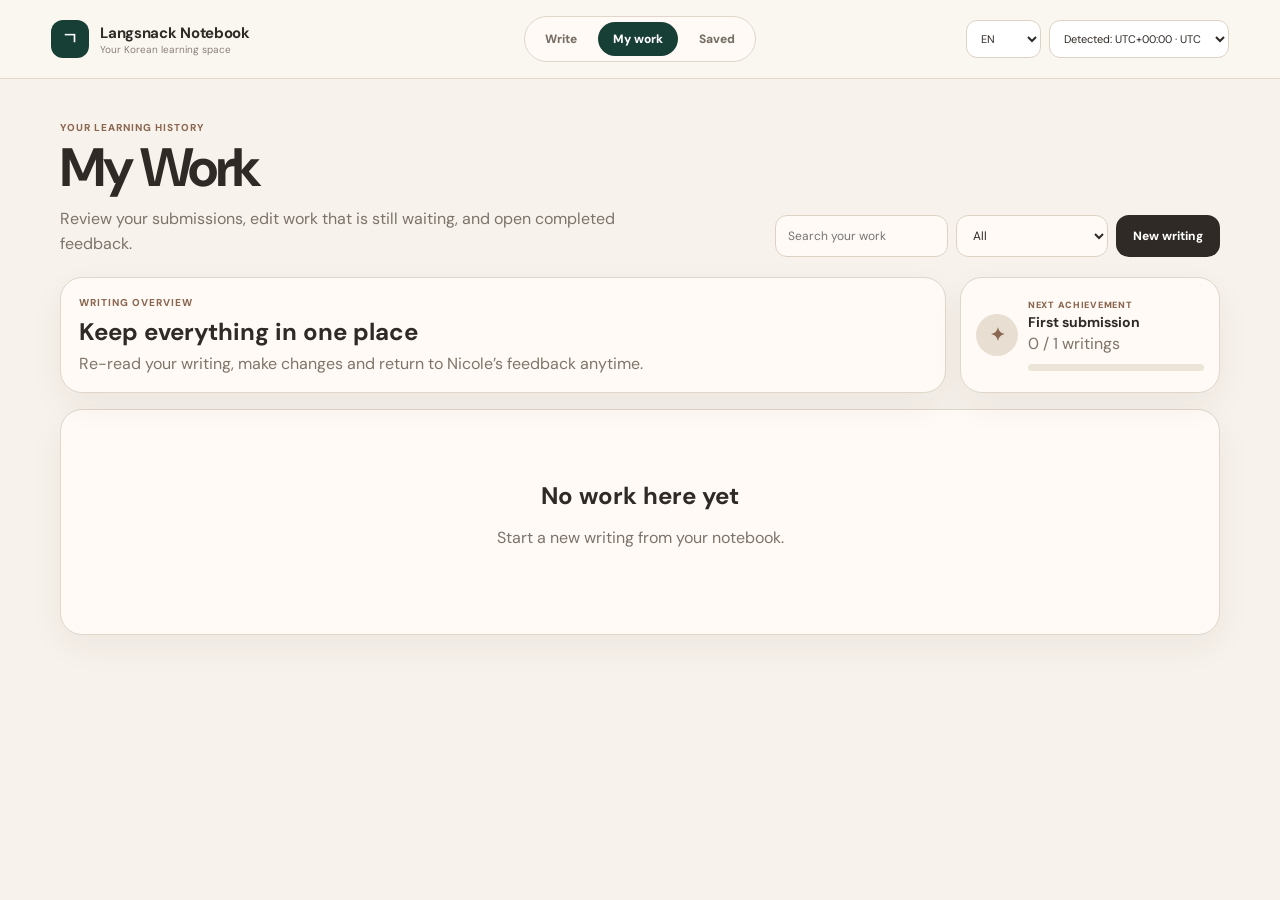
==== commit 2cfeb733: "Update history.html" ====
--- a/history.html
+++ b/history.html
@@ -24,9 +24,9 @@
     questions: "Questions"
   },
   ko: {
-    pageTitle: "내 글",
+    pageTitle: "나의 글",
     pageIntro: "제출한 글을 다시 읽고, 첨삭 대기 중인 글은 수정하고, 완료된 피드백을 확인할 수 있어요.",
-    search: "내 글 검색",
+    search: "나의 글 검색",
     all: "전체",
     waiting: "첨삭 대기 중",
     reviewing: "첨삭 중",
@@ -98,4 +98,4 @@
 
 applyHistoryLanguage();
 window.addEventListener("langsnack:language-change",applyHistoryLanguage);
-</script></body></html>+</script></body></html>
